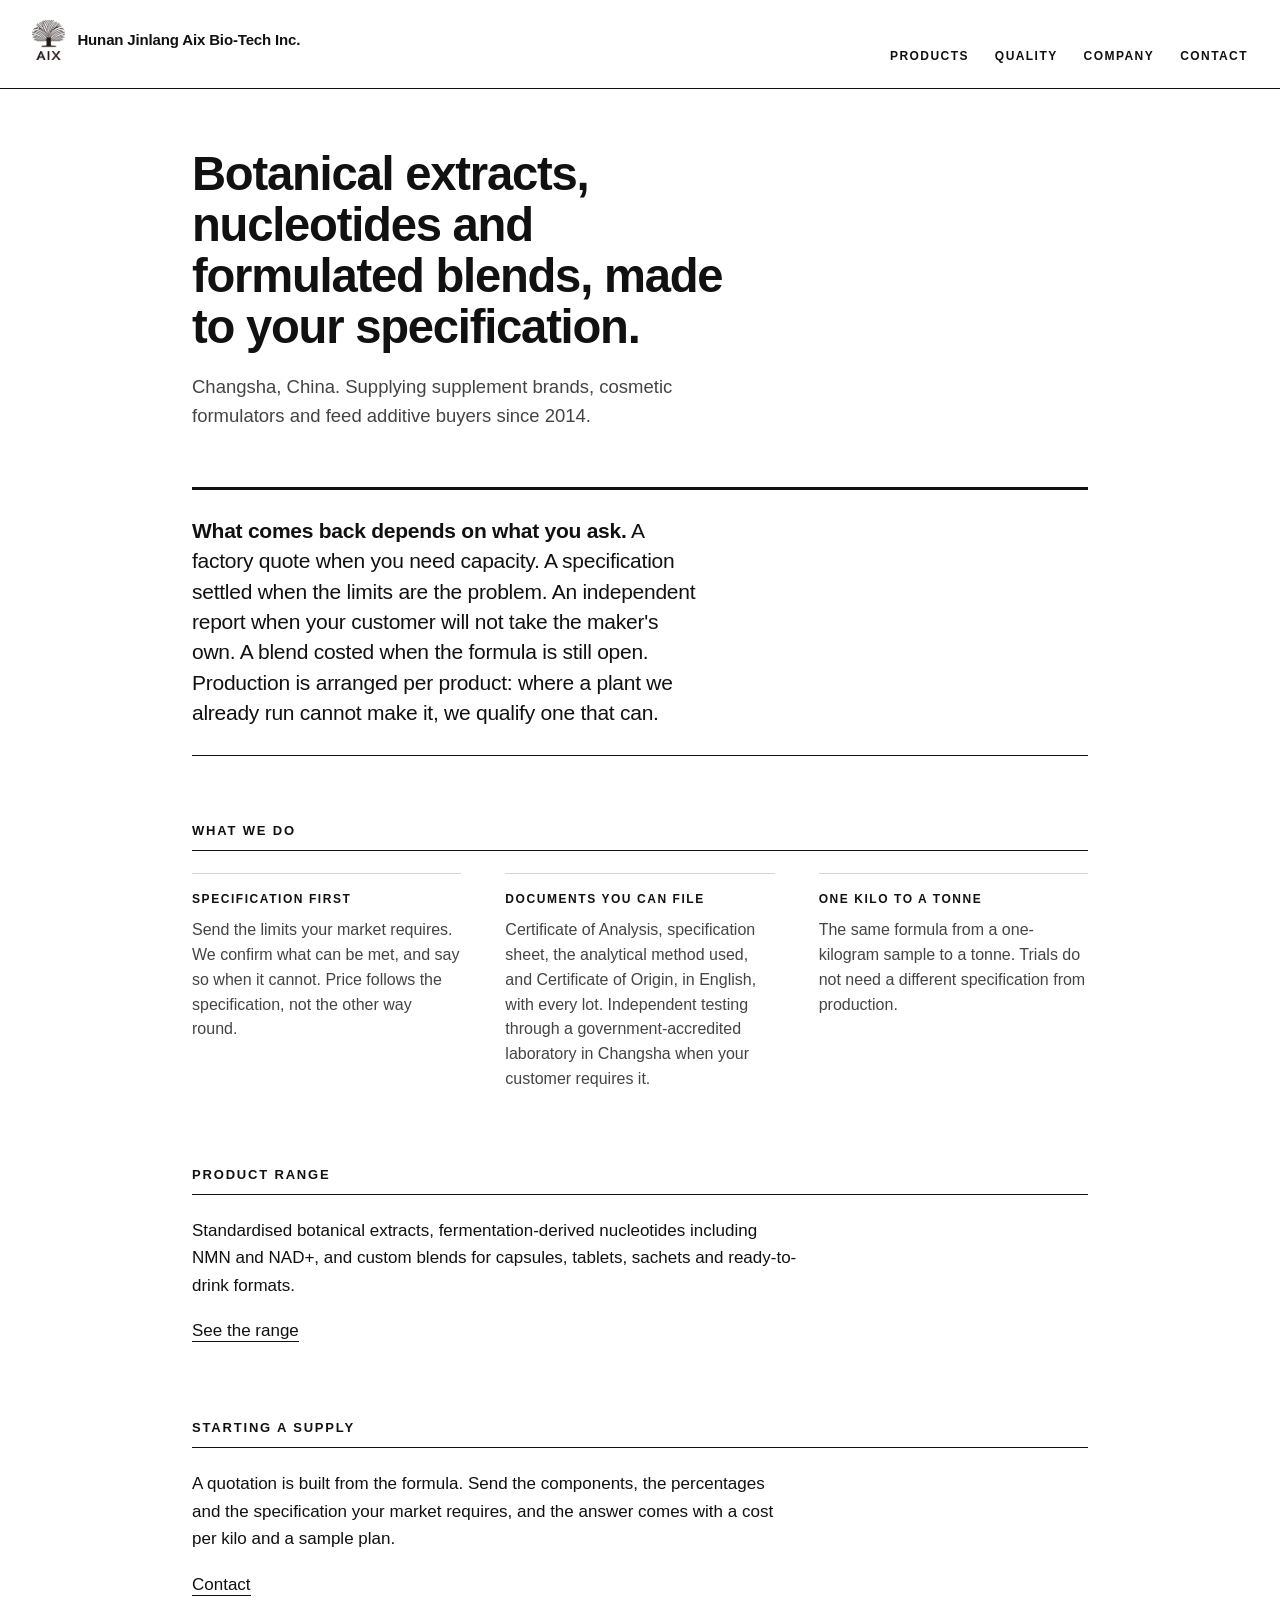
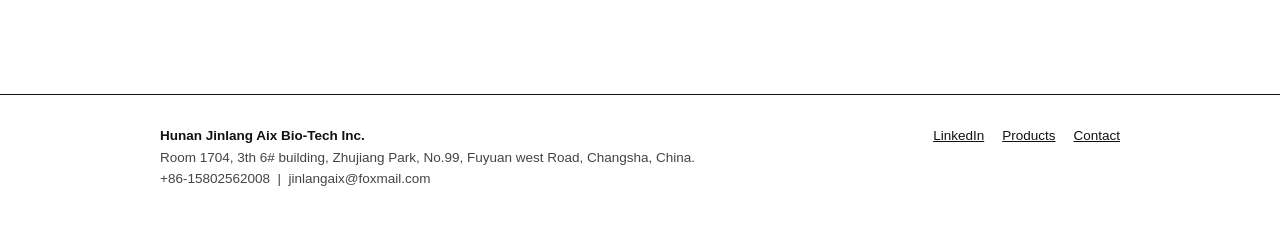
==== index.html @ 67ebeb75 "Jinlang Aix official site: five pages" ====
<!doctype html>
<html lang="en">
<head>
<meta charset="utf-8">
<meta name="viewport" content="width=device-width, initial-scale=1">
<title>Hunan Jinlang Aix Bio-Tech Inc. — Botanical extracts, nucleotides, formulated blends</title>
<meta name="description" content="Botanical extracts, nucleotide ingredients and formulated blends for supplement, cosmetic and feed additive manufacturers. Changsha, China. Supplying since 2014.">
<link rel="icon" href="assets/favicon.png" type="image/png">
<link rel="stylesheet" href="assets/style.css">
</head>
<body>

<header class="site-head">
  <a class="brand" href="index.html">
    <img class="brand-mark" src="assets/logo.png" alt="AIX logo">
    <span class="brand-name">Hunan Jinlang Aix Bio-Tech Inc.</span>
  </a>
  <nav class="site-nav">
    <a href="products.html">Products</a>
    <a href="quality.html">Quality</a>
    <a href="about.html">Company</a>
    <a href="contact.html">Contact</a>
  </nav>
</header>

<main>

  <h1>Botanical extracts, nucleotides and formulated blends, made to your specification.</h1>

  <p class="sub">Changsha, China. Supplying supplement brands, cosmetic formulators and feed additive buyers since 2014.</p>

  <div class="statement">
    <p><strong>What comes back depends on what you ask.</strong> A factory quote when you need capacity. A specification settled when the limits are the problem. An independent report when your customer will not take the maker's own. A blend costed when the formula is still open. Production is arranged per product: where a plant we already run cannot make it, we qualify one that can.</p>
  </div>

  <section>
    <h2>What we do</h2>
    <dl class="caps">
      <div>
        <dt>Specification first</dt>
        <dd>Send the limits your market requires. We confirm what can be met, and say so when it cannot. Price follows the specification, not the other way round.</dd>
      </div>
      <div>
        <dt>Documents you can file</dt>
        <dd>Certificate of Analysis, specification sheet, the analytical method used, and Certificate of Origin, in English, with every lot. Independent testing through a government-accredited laboratory in Changsha when your customer requires it.</dd>
      </div>
      <div>
        <dt>One kilo to a tonne</dt>
        <dd>The same formula from a one-kilogram sample to a tonne. Trials do not need a different specification from production.</dd>
      </div>
    </dl>
  </section>

  <section>
    <h2>Product range</h2>
    <p class="lede">Standardised botanical extracts, fermentation-derived nucleotides including NMN and NAD+, and custom blends for capsules, tablets, sachets and ready-to-drink formats.</p>
    <p><a class="link-rule" href="products.html">See the range</a></p>
  </section>

  <section>
    <h2>Starting a supply</h2>
    <p class="lede">A quotation is built from the formula. Send the components, the percentages and the specification your market requires, and the answer comes with a cost per kilo and a sample plan.</p>
    <p><a class="link-rule" href="contact.html">Contact</a></p>
  </section>

</main>

<footer class="site-foot">
  <div class="foot-inner">
    <div>
      <strong>Hunan Jinlang Aix Bio-Tech Inc.</strong><br>
      Room 1704, 3th 6# building, Zhujiang Park, No.99, Fuyuan west Road, Changsha, China.<br>
      +86-15802562008 &nbsp;|&nbsp; jinlangaix@foxmail.com
    </div>
    <div class="foot-links">
      <a href="https://www.linkedin.com/company/144080623/">LinkedIn</a>
      <a href="products.html">Products</a>
      <a href="contact.html">Contact</a>
    </div>
  </div>
</footer>

</body>
</html>
---- assets/style.css ----
/* Hunan Jinlang Aix Bio-Tech — site stylesheet
   Monochrome. No fill colours. Hierarchy by size, weight and rule width only.
   This mirrors the document rules the company already uses for COA and quotations. */

:root {
  --ink: #111111;
  --ink-soft: #444444;
  --rule: #111111;
  --rule-soft: #d4d4d4;
  --paper: #ffffff;
  --sans: -apple-system, BlinkMacSystemFont, "Segoe UI", Roboto, Helvetica, Arial, "Noto Sans", sans-serif;
  --mono: ui-monospace, SFMono-Regular, Menlo, Consolas, "Liberation Mono", monospace;
  --measure: 64ch;
}

*,
*::before,
*::after { box-sizing: border-box; }

html { -webkit-text-size-adjust: 100%; }

body {
  margin: 0;
  background: var(--paper);
  color: var(--ink);
  font-family: var(--sans);
  font-size: 17px;
  line-height: 1.62;
  -webkit-font-smoothing: antialiased;
}

/* ---------- header ---------- */

.site-head {
  display: flex;
  align-items: baseline;
  justify-content: space-between;
  gap: 24px;
  flex-wrap: wrap;
  padding: 20px 32px 18px;
  border-bottom: 1px solid var(--rule);
}

.brand {
  display: flex;
  align-items: center;
  gap: 12px;
  text-decoration: none;
  color: var(--ink);
}

.brand-mark {
  height: 40px;
  width: auto;
  display: block;
  align-self: center;
}

.brand-name {
  font-size: 15px;
  font-weight: 600;
  letter-spacing: -0.01em;
}

.site-nav {
  display: flex;
  gap: 26px;
}

.site-nav a {
  font-size: 12px;
  font-weight: 600;
  letter-spacing: 0.12em;
  text-transform: uppercase;
  text-decoration: none;
  color: var(--ink);
  padding-bottom: 3px;
  border-bottom: 1.5px solid transparent;
}

.site-nav a:hover,
.site-nav a[aria-current="page"] { border-bottom-color: var(--rule); }

/* ---------- layout ---------- */

main {
  max-width: 960px;
  margin: 0 auto;
  padding: 0 32px 96px;
}

section + section { margin-top: 72px; }

.sub + section,
.statement + section,
.table-note + section { margin-top: 64px; }

.lede {
  max-width: var(--measure);
}

h1 {
  font-size: clamp(2rem, 4.1vw, 2.95rem);
  line-height: 1.08;
  letter-spacing: -0.026em;
  font-weight: 600;
  margin: 60px 0 0;
  max-width: 22ch;
}

h2 {
  font-size: 13px;
  font-weight: 700;
  letter-spacing: 0.14em;
  text-transform: uppercase;
  margin: 0 0 22px;
  padding-bottom: 9px;
  border-bottom: 1.5px solid var(--rule);
}

h3 {
  font-size: 19px;
  font-weight: 600;
  letter-spacing: -0.01em;
  margin: 0 0 8px;
}

p { margin: 0 0 18px; max-width: var(--measure); }

p:last-child { margin-bottom: 0; }

.sub {
  font-size: 18.5px;
  line-height: 1.55;
  color: var(--ink-soft);
  max-width: 54ch;
  margin: 20px 0 0;
}

a { color: var(--ink); }

.link-rule {
  text-decoration: none;
  border-bottom: 1px solid var(--ink);
  padding-bottom: 1px;
}

.link-rule:hover { border-bottom-width: 2px; }

/* ---------- statement block ---------- */

.statement {
  border-top: 3px solid var(--rule);
  border-bottom: 1px solid var(--rule);
  padding: 26px 0;
  margin: 56px 0 0;
}

.statement p {
  font-size: 21px;
  line-height: 1.45;
  letter-spacing: -0.012em;
  max-width: 44ch;
  margin: 0;
}

.statement strong { font-weight: 650; }

/* ---------- definition list (capabilities) ---------- */

.caps {
  display: grid;
  grid-template-columns: repeat(auto-fit, minmax(240px, 1fr));
  gap: 34px 44px;
}

.caps div { border-top: 1px solid var(--rule-soft); padding-top: 16px; }

.caps dt {
  font-size: 12px;
  font-weight: 700;
  letter-spacing: 0.13em;
  text-transform: uppercase;
  margin-bottom: 9px;
}

.caps dd {
  margin: 0;
  font-size: 16px;
  line-height: 1.55;
  color: var(--ink-soft);
}

/* ---------- tables ---------- */

.table-wrap { overflow-x: auto; }

table {
  width: 100%;
  border-collapse: collapse;
  font-size: 15px;
  margin: 0 0 8px;
}

thead th {
  text-align: left;
  font-size: 11px;
  font-weight: 700;
  letter-spacing: 0.12em;
  text-transform: uppercase;
  padding: 0 14px 8px 0;
  border-bottom: 1.5px solid var(--rule);
  white-space: nowrap;
}

tbody td {
  padding: 9px 14px 9px 0;
  border-bottom: 1px solid var(--rule-soft);
  vertical-align: top;
}

tbody tr:last-child td { border-bottom: 1px solid var(--rule); }

th:last-child,
td:last-child { padding-right: 0; width: 1%; white-space: nowrap; }

th:nth-child(2),
td:nth-child(2) { min-width: 150px; }

td.num { font-variant-numeric: tabular-nums; white-space: nowrap; }

.table-note {
  font-size: 13.5px;
  color: var(--ink-soft);
  margin: 12px 0 0;
}

/* ---------- lists ---------- */

.bare {
  list-style: none;
  padding: 0;
  margin: 0;
}

.bare li {
  padding: 11px 0;
  border-bottom: 1px solid var(--rule-soft);
  max-width: var(--measure);
}

.bare li:last-child { border-bottom: none; }

.bare b { font-weight: 600; }

/* ---------- contact ---------- */

.contact-block {
  border-top: 3px solid var(--rule);
  padding-top: 26px;
  margin-top: 26px;
}

.contact-block dl {
  margin: 0;
  display: grid;
  grid-template-columns: 130px 1fr;
  gap: 12px 20px;
  max-width: 620px;
}

.contact-block dt {
  font-size: 12px;
  font-weight: 700;
  letter-spacing: 0.12em;
  text-transform: uppercase;
  padding-top: 3px;
}

.contact-block dd { margin: 0; }

.addr { font-style: normal; }

/* ---------- footer ---------- */

.site-foot {
  border-top: 1px solid var(--rule);
  padding: 30px 32px 44px;
  margin-top: 0;
}

.foot-inner {
  max-width: 960px;
  margin: 0 auto;
  display: flex;
  justify-content: space-between;
  gap: 28px;
  flex-wrap: wrap;
  font-size: 13.5px;
  line-height: 1.6;
  color: var(--ink-soft);
}

.foot-inner strong { color: var(--ink); font-weight: 600; }

.foot-links { display: flex; gap: 18px; }

.foot-links a { color: var(--ink); }

/* ---------- responsive ---------- */

@media (max-width: 700px) {
  .site-head { padding: 16px 20px 14px; }
  .site-nav { gap: 18px; }
  main { padding: 0 20px 68px; }
  h1 { margin-top: 44px; }
  section + section { margin-top: 56px; }

  h1,
  p,
  .sub,
  .lede,
  .statement p,
  .bare li,
  .table-note { max-width: 100%; }

  h1 { font-size: 1.95rem; letter-spacing: -0.02em; }
  .sub, .lede { font-size: 17px; }
  .statement p { font-size: 18.5px; }
  .caps { gap: 28px; }

  table { font-size: 13.5px; }
  thead th { font-size: 10px; letter-spacing: 0.09em; }
  th:nth-child(2),
  td:nth-child(2) { min-width: 0; }
  tbody td { padding: 8px 10px 8px 0; }

  .contact-block dl { grid-template-columns: 1fr; gap: 4px 0; }
  .contact-block dd { margin-bottom: 12px; }
  .site-foot { padding: 24px 20px 36px; }
}

@media print {
  .site-nav, .site-foot { display: none; }
  main { padding: 0; }
}
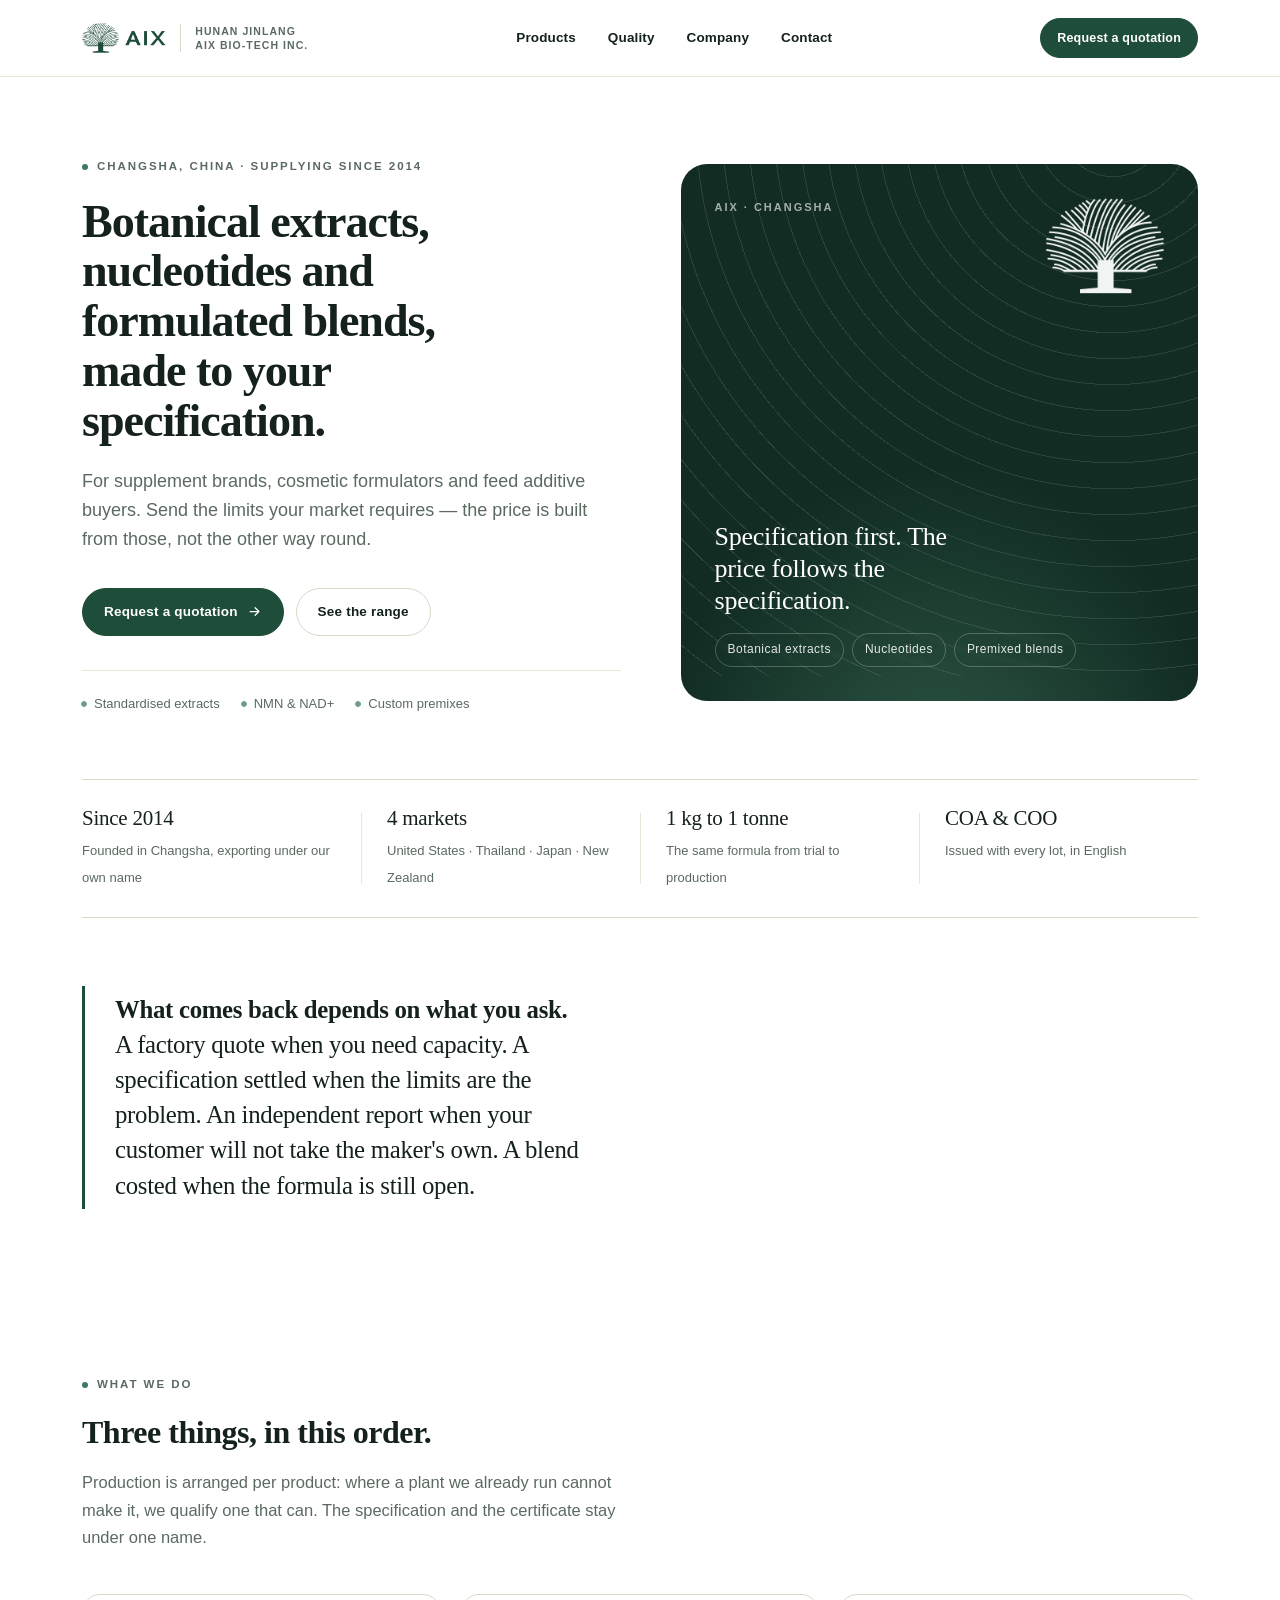
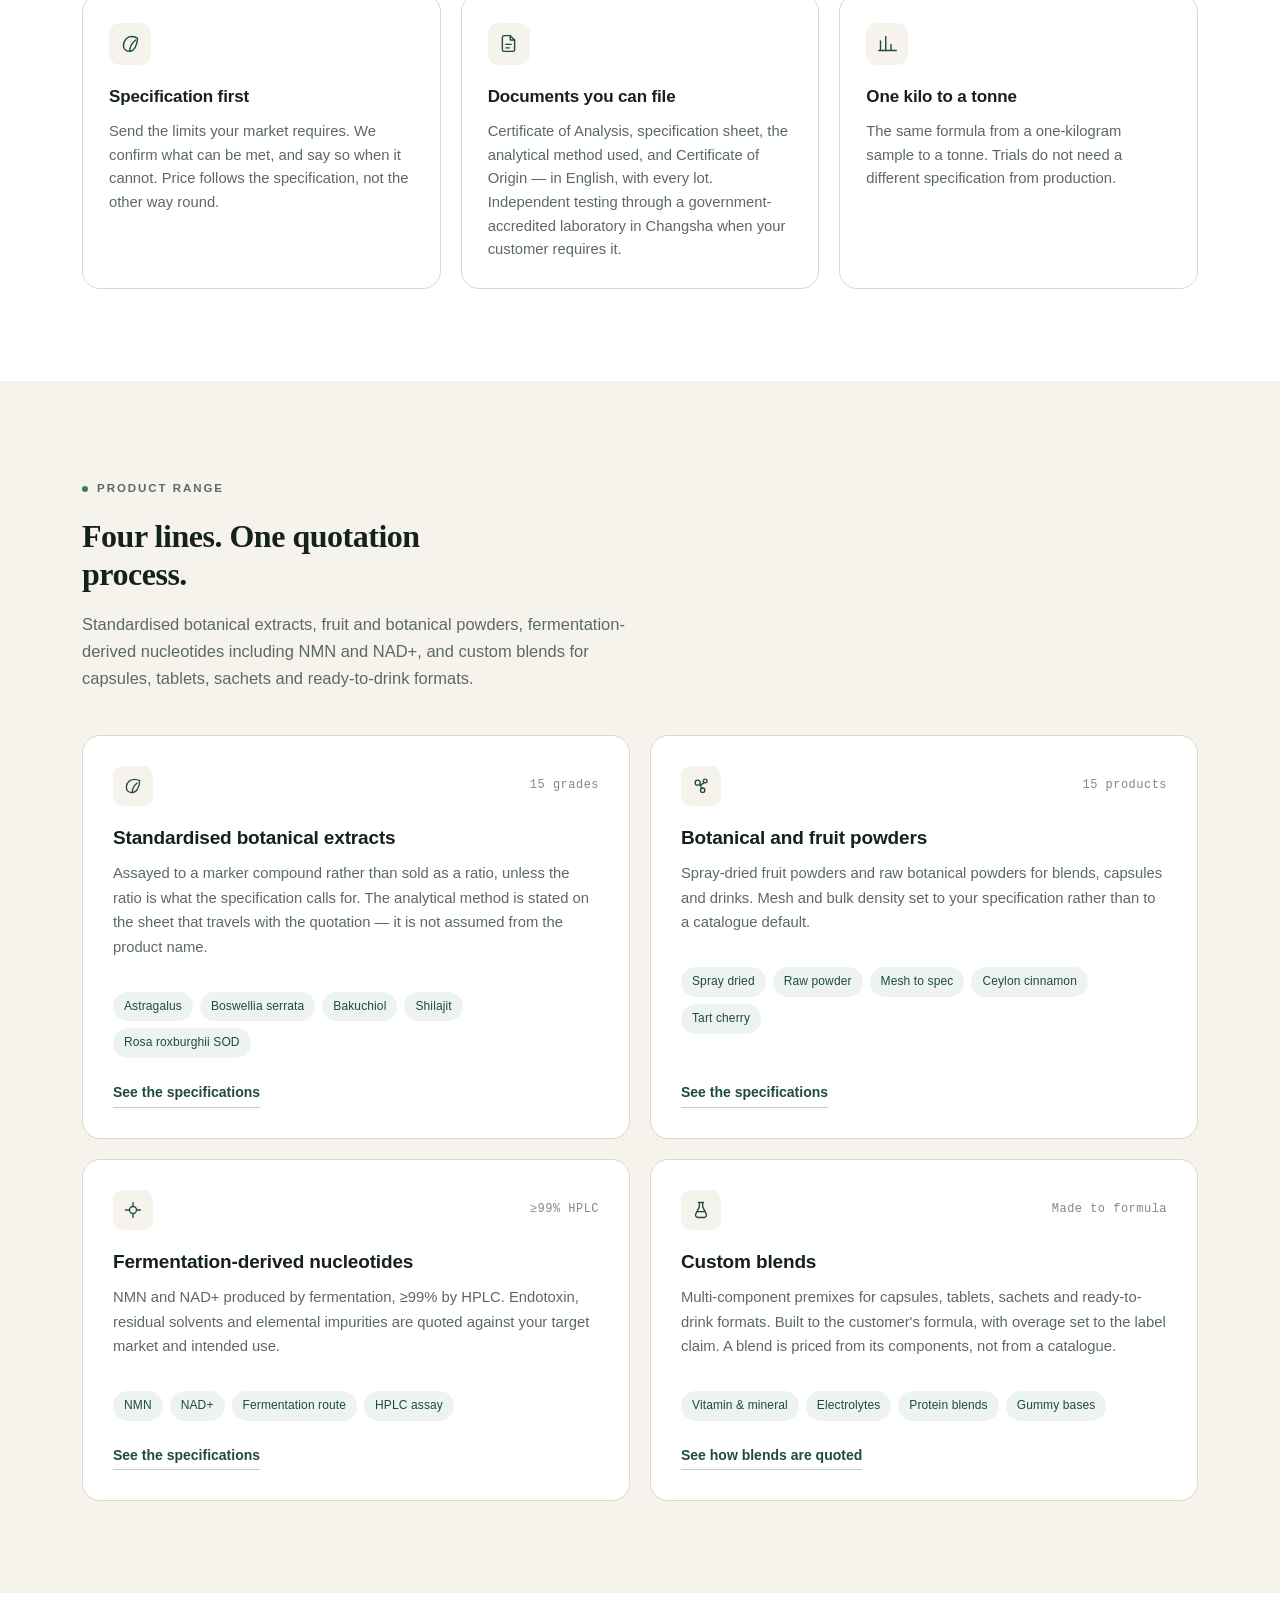
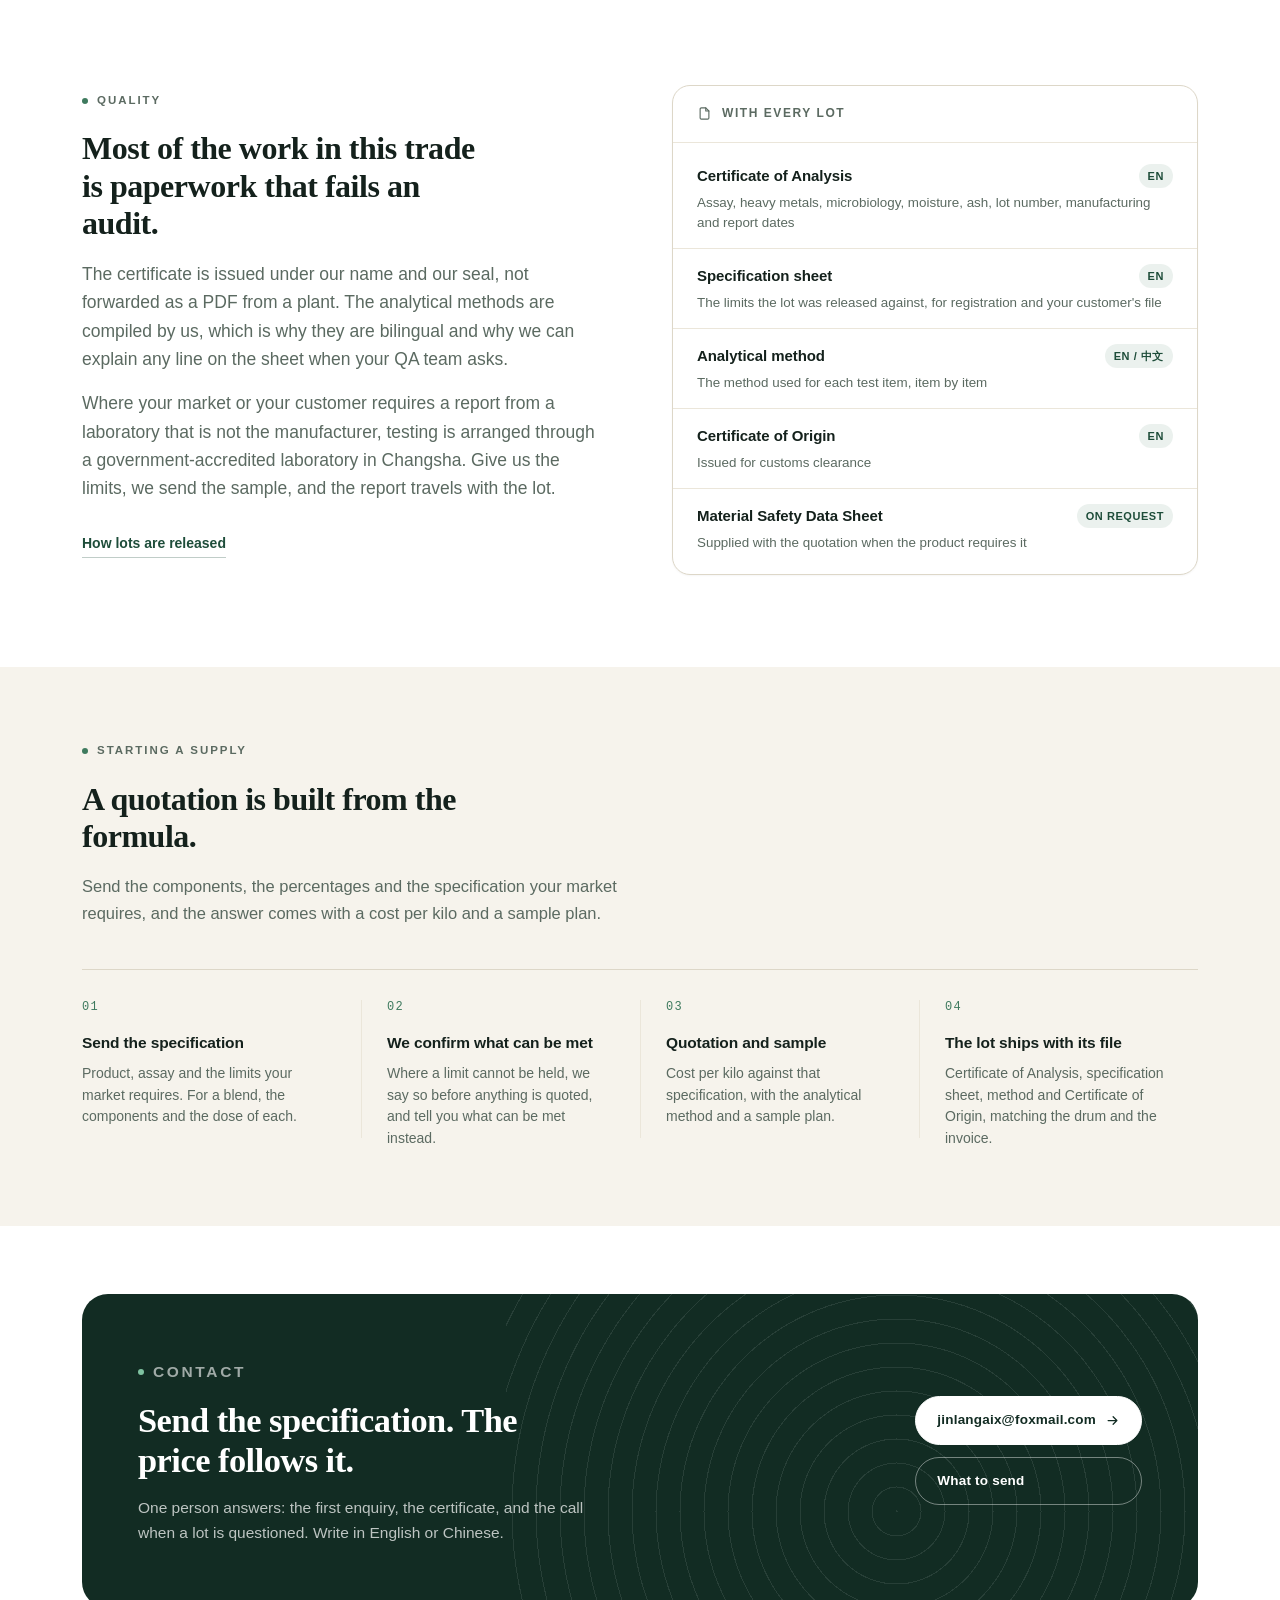
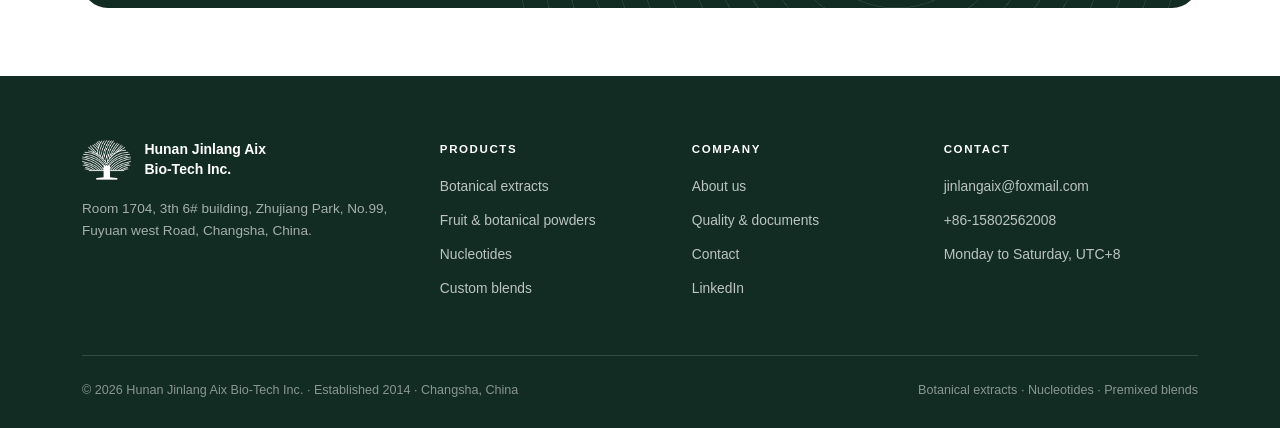
==== commit afe7fca3: "Redesign: brand identity, hero, product cards, document sections, new palette and type system" ====
--- a/index.html
+++ b/index.html
@@ -4,78 +4,413 @@
 <meta charset="utf-8">
 <meta name="viewport" content="width=device-width, initial-scale=1">
 <title>Hunan Jinlang Aix Bio-Tech Inc. — Botanical extracts, nucleotides, formulated blends</title>
-<meta name="description" content="Botanical extracts, nucleotide ingredients and formulated blends for supplement, cosmetic and feed additive manufacturers. Changsha, China. Supplying since 2014.">
+<meta name="description" content="Botanical extracts, nucleotide ingredients and formulated blends for supplement, cosmetic and feed additive manufacturers. Specification first, documents with every lot. Changsha, China. Supplying since 2014.">
 <link rel="icon" href="assets/favicon.png" type="image/png">
 <link rel="stylesheet" href="assets/style.css">
+<script type="application/ld+json">
+{
+  "@context": "https://schema.org",
+  "@type": "Organization",
+  "name": "Hunan Jinlang Aix Bio-Tech Inc.",
+  "url": "https://jinlangaix.com/",
+  "logo": "https://jinlangaix.com/assets/logo.png",
+  "foundingDate": "2014",
+  "description": "Supplier of standardised botanical extracts, fermentation-derived nucleotides and custom premix blends, working to the customer's specification.",
+  "address": {
+    "@type": "PostalAddress",
+    "streetAddress": "Room 1704, 3th 6# building, Zhujiang Park, No.99, Fuyuan west Road",
+    "addressLocality": "Changsha",
+    "addressCountry": "CN"
+  },
+  "telephone": "+86-15802562008",
+  "email": "jinlangaix@foxmail.com",
+  "sameAs": ["https://www.linkedin.com/company/144080623/"]
+}
+</script>
 </head>
 <body>
 
+<a class="skip" href="#main">Skip to content</a>
+
 <header class="site-head">
-  <a class="brand" href="index.html">
-    <img class="brand-mark" src="assets/logo.png" alt="AIX logo">
-    <span class="brand-name">Hunan Jinlang Aix Bio-Tech Inc.</span>
-  </a>
-  <nav class="site-nav">
-    <a href="products.html">Products</a>
-    <a href="quality.html">Quality</a>
-    <a href="about.html">Company</a>
-    <a href="contact.html">Contact</a>
-  </nav>
+  <div class="wrap head-inner">
+    <a class="brand" href="index.html" aria-label="Hunan Jinlang Aix Bio-Tech Inc. — home">
+      <img class="brand-lockup" src="assets/logo-lockup-green.png" alt="AIX">
+      <span class="brand-name">Hunan Jinlang<br>Aix Bio-Tech Inc.</span>
+    </a>
+
+    <input class="nav-toggle" type="checkbox" id="nav-toggle" aria-hidden="true">
+
+    <nav class="site-nav" aria-label="Main">
+      <a href="products.html">Products</a>
+      <a href="quality.html">Quality</a>
+      <a href="about.html">Company</a>
+      <a href="contact.html">Contact</a>
+    </nav>
+
+    <div class="head-cta">
+      <a class="btn btn-sm" href="contact.html">Request a quotation</a>
+      <label class="nav-burger" for="nav-toggle" aria-label="Open menu" role="button" tabindex="0">
+        <span></span><span></span><span></span>
+      </label>
+    </div>
+  </div>
 </header>
 
-<main>
-
-  <h1>Botanical extracts, nucleotides and formulated blends, made to your specification.</h1>
-
-  <p class="sub">Changsha, China. Supplying supplement brands, cosmetic formulators and feed additive buyers since 2014.</p>
-
-  <div class="statement">
-    <p><strong>What comes back depends on what you ask.</strong> A factory quote when you need capacity. A specification settled when the limits are the problem. An independent report when your customer will not take the maker's own. A blend costed when the formula is still open. Production is arranged per product: where a plant we already run cannot make it, we qualify one that can.</p>
-  </div>
-
-  <section>
-    <h2>What we do</h2>
-    <dl class="caps">
+<main id="main">
+
+  <!-- ================= hero ================= -->
+  <section class="hero">
+    <div class="wrap">
+      <div class="hero-grid">
+        <div class="hero-copy">
+          <p class="eyebrow">Changsha, China · Supplying since 2014</p>
+          <h1>Botanical extracts, nucleotides and formulated blends, made to your specification.</h1>
+          <p class="sub">For supplement brands, cosmetic formulators and feed additive buyers. Send the limits your market requires — the price is built from those, not the other way round.</p>
+
+          <div class="hero-actions">
+            <a class="btn" href="contact.html">
+              Request a quotation
+              <svg class="arrow" width="15" height="15" viewBox="0 0 24 24" fill="none" stroke="currentColor" stroke-width="2" stroke-linecap="round" stroke-linejoin="round" aria-hidden="true"><path d="M5 12h13M13 6l6 6-6 6"/></svg>
+            </a>
+            <a class="btn btn-ghost" href="products.html">See the range</a>
+          </div>
+
+          <div class="hero-meta">
+            <span>Standardised extracts</span>
+            <span>NMN &amp; NAD+</span>
+            <span>Custom premixes</span>
+          </div>
+        </div>
+
+        <aside class="hero-panel" aria-label="Company at a glance">
+          <div class="panel-top">
+            <span class="panel-label">AIX · Changsha</span>
+            <img class="panel-mark" src="assets/logo-mark-white.png" alt="">
+          </div>
+          <div class="panel-body">
+            <p class="panel-title">Specification first. The price follows the specification.</p>
+            <ul class="panel-list">
+              <li>Botanical extracts</li>
+              <li>Nucleotides</li>
+              <li>Premixed blends</li>
+            </ul>
+          </div>
+        </aside>
+      </div>
+
+      <!-- ================= fact strip ================= -->
+      <div class="facts">
+        <div class="fact">
+          <span class="k">Since 2014</span>
+          <span class="v">Founded in Changsha, exporting under our own name</span>
+        </div>
+        <div class="fact">
+          <span class="k">4 markets</span>
+          <span class="v">United States · Thailand · Japan · New Zealand</span>
+        </div>
+        <div class="fact">
+          <span class="k">1 kg to 1 tonne</span>
+          <span class="v">The same formula from trial to production</span>
+        </div>
+        <div class="fact">
+          <span class="k">COA &amp; COO</span>
+          <span class="v">Issued with every lot, in English</span>
+        </div>
+      </div>
+    </div>
+  </section>
+
+  <!-- ================= statement ================= -->
+  <section class="section-tight">
+    <div class="wrap">
+      <div class="statement">
+        <p><strong>What comes back depends on what you ask.</strong> A factory quote when you need capacity. A specification settled when the limits are the problem. An independent report when your customer will not take the maker's own. A blend costed when the formula is still open.</p>
+      </div>
+    </div>
+  </section>
+
+  <!-- ================= what we do ================= -->
+  <section class="section">
+    <div class="wrap">
+      <div class="section-head">
+        <p class="eyebrow">What we do</p>
+        <h2>Three things, in this order.</h2>
+        <p>Production is arranged per product: where a plant we already run cannot make it, we qualify one that can. The specification and the certificate stay under one name.</p>
+      </div>
+
+      <div class="card-grid">
+        <article class="card">
+          <div class="icon" aria-hidden="true">
+            <svg width="21" height="21" viewBox="0 0 24 24" fill="none" stroke="currentColor" stroke-width="1.6" stroke-linecap="round" stroke-linejoin="round"><path d="M11 21c-5 0-7-3-7-7 0-5 4-10 9-10 3 0 6 1 7 2 0 8-4 15-9 15Z"/><path d="M11 21c0-5 2-9 7-13"/></svg>
+          </div>
+          <h3>Specification first</h3>
+          <p>Send the limits your market requires. We confirm what can be met, and say so when it cannot. Price follows the specification, not the other way round.</p>
+        </article>
+
+        <article class="card">
+          <div class="icon" aria-hidden="true">
+            <svg width="21" height="21" viewBox="0 0 24 24" fill="none" stroke="currentColor" stroke-width="1.6" stroke-linecap="round" stroke-linejoin="round"><path d="M14 3H7a2 2 0 0 0-2 2v14a2 2 0 0 0 2 2h10a2 2 0 0 0 2-2V8Z"/><path d="M14 3v5h5"/><path d="M9 13h6M9 17h4"/></svg>
+          </div>
+          <h3>Documents you can file</h3>
+          <p>Certificate of Analysis, specification sheet, the analytical method used, and Certificate of Origin — in English, with every lot. Independent testing through a government-accredited laboratory in Changsha when your customer requires it.</p>
+        </article>
+
+        <article class="card">
+          <div class="icon" aria-hidden="true">
+            <svg width="21" height="21" viewBox="0 0 24 24" fill="none" stroke="currentColor" stroke-width="1.6" stroke-linecap="round" stroke-linejoin="round"><path d="M4 20V9M10 20V4M16 20v-7M22 20H2"/></svg>
+          </div>
+          <h3>One kilo to a tonne</h3>
+          <p>The same formula from a one-kilogram sample to a tonne. Trials do not need a different specification from production.</p>
+        </article>
+      </div>
+    </div>
+  </section>
+
+  <!-- ================= products ================= -->
+  <section class="section bg-sand">
+    <div class="wrap">
+      <div class="section-head">
+        <p class="eyebrow">Product range</p>
+        <h2>Four lines. One quotation process.</h2>
+        <p>Standardised botanical extracts, fruit and botanical powders, fermentation-derived nucleotides including NMN and NAD+, and custom blends for capsules, tablets, sachets and ready-to-drink formats.</p>
+      </div>
+
+      <div class="cat-grid">
+        <article class="cat">
+          <div class="cat-top">
+            <div class="icon" aria-hidden="true">
+              <svg width="20" height="20" viewBox="0 0 24 24" fill="none" stroke="currentColor" stroke-width="1.6" stroke-linecap="round" stroke-linejoin="round"><path d="M11 20c-4.5 0-7-2.8-7-6.8C4 8.6 8 4 13.5 4c3 0 5.4 1 6.5 1.8C20 13.6 16 20 11 20Z"/><path d="M11 20c0-4.5 1.8-8 6-11.5"/></svg>
+            </div>
+            <span class="count">15 grades</span>
+          </div>
+          <h3>Standardised botanical extracts</h3>
+          <p>Assayed to a marker compound rather than sold as a ratio, unless the ratio is what the specification calls for. The analytical method is stated on the sheet that travels with the quotation — it is not assumed from the product name.</p>
+          <div class="tag-row">
+            <span class="tag">Astragalus</span>
+            <span class="tag">Boswellia serrata</span>
+            <span class="tag">Bakuchiol</span>
+            <span class="tag">Shilajit</span>
+            <span class="tag">Rosa roxburghii SOD</span>
+          </div>
+          <div class="card-foot">
+            <a class="link-rule" href="products.html#extracts">See the specifications</a>
+          </div>
+        </article>
+
+        <article class="cat">
+          <div class="cat-top">
+            <div class="icon" aria-hidden="true">
+              <svg width="20" height="20" viewBox="0 0 24 24" fill="none" stroke="currentColor" stroke-width="1.6" stroke-linecap="round" stroke-linejoin="round"><circle cx="8" cy="8" r="3"/><circle cx="17" cy="6" r="2.2"/><circle cx="14" cy="17" r="2.6"/><path d="M10.6 10.2l2.2 4.2M15.4 8.2l-3.6 2.4"/></svg>
+            </div>
+            <span class="count">15 products</span>
+          </div>
+          <h3>Botanical and fruit powders</h3>
+          <p>Spray-dried fruit powders and raw botanical powders for blends, capsules and drinks. Mesh and bulk density set to your specification rather than to a catalogue default.</p>
+          <div class="tag-row">
+            <span class="tag">Spray dried</span>
+            <span class="tag">Raw powder</span>
+            <span class="tag">Mesh to spec</span>
+            <span class="tag">Ceylon cinnamon</span>
+            <span class="tag">Tart cherry</span>
+          </div>
+          <div class="card-foot">
+            <a class="link-rule" href="products.html#powders">See the specifications</a>
+          </div>
+        </article>
+
+        <article class="cat">
+          <div class="cat-top">
+            <div class="icon" aria-hidden="true">
+              <svg width="20" height="20" viewBox="0 0 24 24" fill="none" stroke="currentColor" stroke-width="1.6" stroke-linecap="round" stroke-linejoin="round"><path d="M12 3v4M12 17v4M3 12h4M17 12h4"/><circle cx="12" cy="12" r="4.2"/></svg>
+            </div>
+            <span class="count">≥99% HPLC</span>
+          </div>
+          <h3>Fermentation-derived nucleotides</h3>
+          <p>NMN and NAD+ produced by fermentation, ≥99% by HPLC. Endotoxin, residual solvents and elemental impurities are quoted against your target market and intended use.</p>
+          <div class="tag-row">
+            <span class="tag">NMN</span>
+            <span class="tag">NAD+</span>
+            <span class="tag">Fermentation route</span>
+            <span class="tag">HPLC assay</span>
+          </div>
+          <div class="card-foot">
+            <a class="link-rule" href="products.html#nucleotides">See the specifications</a>
+          </div>
+        </article>
+
+        <article class="cat">
+          <div class="cat-top">
+            <div class="icon" aria-hidden="true">
+              <svg width="20" height="20" viewBox="0 0 24 24" fill="none" stroke="currentColor" stroke-width="1.6" stroke-linecap="round" stroke-linejoin="round"><path d="M9 3h6M10 3v5.2L5.6 17A3 3 0 0 0 8.3 21h7.4a3 3 0 0 0 2.7-4L14 8.2V3"/><path d="M7.5 14h9"/></svg>
+            </div>
+            <span class="count">Made to formula</span>
+          </div>
+          <h3>Custom blends</h3>
+          <p>Multi-component premixes for capsules, tablets, sachets and ready-to-drink formats. Built to the customer's formula, with overage set to the label claim. A blend is priced from its components, not from a catalogue.</p>
+          <div class="tag-row">
+            <span class="tag">Vitamin &amp; mineral</span>
+            <span class="tag">Electrolytes</span>
+            <span class="tag">Protein blends</span>
+            <span class="tag">Gummy bases</span>
+          </div>
+          <div class="card-foot">
+            <a class="link-rule" href="products.html#blends">See how blends are quoted</a>
+          </div>
+        </article>
+      </div>
+    </div>
+  </section>
+
+  <!-- ================= documents ================= -->
+  <section class="section">
+    <div class="wrap">
+      <div class="split split-top">
+        <div>
+          <p class="eyebrow">Quality</p>
+          <h2>Most of the work in this trade is paperwork that fails an audit.</h2>
+          <p class="lede">The certificate is issued under our name and our seal, not forwarded as a PDF from a plant. The analytical methods are compiled by us, which is why they are bilingual and why we can explain any line on the sheet when your QA team asks.</p>
+          <p class="lede">Where your market or your customer requires a report from a laboratory that is not the manufacturer, testing is arranged through a government-accredited laboratory in Changsha. Give us the limits, we send the sample, and the report travels with the lot.</p>
+          <p style="margin-top:26px"><a class="link-rule" href="quality.html">How lots are released</a></p>
+        </div>
+
+        <div class="doc-card">
+          <div class="doc-card-head">
+            <svg width="15" height="15" viewBox="0 0 24 24" fill="none" stroke="currentColor" stroke-width="1.8" stroke-linecap="round" stroke-linejoin="round" aria-hidden="true"><path d="M14 3H7a2 2 0 0 0-2 2v14a2 2 0 0 0 2 2h10a2 2 0 0 0 2-2V8Z"/><path d="M14 3v5h5"/></svg>
+            With every lot
+          </div>
+          <ul class="doc-list">
+            <li>
+              <span class="name">Certificate of Analysis</span>
+              <span class="lang">EN</span>
+              <span class="desc">Assay, heavy metals, microbiology, moisture, ash, lot number, manufacturing and report dates</span>
+            </li>
+            <li>
+              <span class="name">Specification sheet</span>
+              <span class="lang">EN</span>
+              <span class="desc">The limits the lot was released against, for registration and your customer's file</span>
+            </li>
+            <li>
+              <span class="name">Analytical method</span>
+              <span class="lang">EN / 中文</span>
+              <span class="desc">The method used for each test item, item by item</span>
+            </li>
+            <li>
+              <span class="name">Certificate of Origin</span>
+              <span class="lang">EN</span>
+              <span class="desc">Issued for customs clearance</span>
+            </li>
+            <li>
+              <span class="name">Material Safety Data Sheet</span>
+              <span class="lang">On request</span>
+              <span class="desc">Supplied with the quotation when the product requires it</span>
+            </li>
+          </ul>
+        </div>
+      </div>
+    </div>
+  </section>
+
+  <!-- ================= process ================= -->
+  <section class="section-tight bg-sand">
+    <div class="wrap">
+      <div class="section-head">
+        <p class="eyebrow">Starting a supply</p>
+        <h2>A quotation is built from the formula.</h2>
+        <p>Send the components, the percentages and the specification your market requires, and the answer comes with a cost per kilo and a sample plan.</p>
+      </div>
+
+      <div class="steps">
+        <div class="step">
+          <span class="n">01</span>
+          <h3>Send the specification</h3>
+          <p>Product, assay and the limits your market requires. For a blend, the components and the dose of each.</p>
+        </div>
+        <div class="step">
+          <span class="n">02</span>
+          <h3>We confirm what can be met</h3>
+          <p>Where a limit cannot be held, we say so before anything is quoted, and tell you what can be met instead.</p>
+        </div>
+        <div class="step">
+          <span class="n">03</span>
+          <h3>Quotation and sample</h3>
+          <p>Cost per kilo against that specification, with the analytical method and a sample plan.</p>
+        </div>
+        <div class="step">
+          <span class="n">04</span>
+          <h3>The lot ships with its file</h3>
+          <p>Certificate of Analysis, specification sheet, method and Certificate of Origin, matching the drum and the invoice.</p>
+        </div>
+      </div>
+    </div>
+  </section>
+
+  <!-- ================= cta ================= -->
+  <section class="section-tight">
+    <div class="wrap">
+      <div class="cta">
+        <div>
+          <p class="eyebrow">Contact</p>
+          <h2>Send the specification. The price follows it.</h2>
+          <p>One person answers: the first enquiry, the certificate, and the call when a lot is questioned. Write in English or Chinese.</p>
+        </div>
+        <div class="cta-actions">
+          <a class="btn btn-light" href="mailto:jinlangaix@foxmail.com?subject=Specification%20enquiry">
+            jinlangaix@foxmail.com
+            <svg class="arrow" width="15" height="15" viewBox="0 0 24 24" fill="none" stroke="currentColor" stroke-width="2" stroke-linecap="round" stroke-linejoin="round" aria-hidden="true"><path d="M5 12h13M13 6l6 6-6 6"/></svg>
+          </a>
+          <a class="btn btn-outline-light" href="contact.html">What to send</a>
+        </div>
+      </div>
+    </div>
+  </section>
+
+</main>
+
+<footer class="site-foot">
+  <div class="wrap">
+    <div class="foot-grid">
       <div>
-        <dt>Specification first</dt>
-        <dd>Send the limits your market requires. We confirm what can be met, and say so when it cannot. Price follows the specification, not the other way round.</dd>
-      </div>
-      <div>
-        <dt>Documents you can file</dt>
-        <dd>Certificate of Analysis, specification sheet, the analytical method used, and Certificate of Origin, in English, with every lot. Independent testing through a government-accredited laboratory in Changsha when your customer requires it.</dd>
-      </div>
-      <div>
-        <dt>One kilo to a tonne</dt>
-        <dd>The same formula from a one-kilogram sample to a tonne. Trials do not need a different specification from production.</dd>
-      </div>
-    </dl>
-  </section>
-
-  <section>
-    <h2>Product range</h2>
-    <p class="lede">Standardised botanical extracts, fermentation-derived nucleotides including NMN and NAD+, and custom blends for capsules, tablets, sachets and ready-to-drink formats.</p>
-    <p><a class="link-rule" href="products.html">See the range</a></p>
-  </section>
-
-  <section>
-    <h2>Starting a supply</h2>
-    <p class="lede">A quotation is built from the formula. Send the components, the percentages and the specification your market requires, and the answer comes with a cost per kilo and a sample plan.</p>
-    <p><a class="link-rule" href="contact.html">Contact</a></p>
-  </section>
-
-</main>
-
-<footer class="site-foot">
-  <div class="foot-inner">
-    <div>
-      <strong>Hunan Jinlang Aix Bio-Tech Inc.</strong><br>
-      Room 1704, 3th 6# building, Zhujiang Park, No.99, Fuyuan west Road, Changsha, China.<br>
-      +86-15802562008 &nbsp;|&nbsp; jinlangaix@foxmail.com
-    </div>
-    <div class="foot-links">
-      <a href="https://www.linkedin.com/company/144080623/">LinkedIn</a>
-      <a href="products.html">Products</a>
-      <a href="contact.html">Contact</a>
+        <div class="foot-brand">
+          <img src="assets/logo-mark-white.png" alt="">
+          <span class="t">Hunan Jinlang Aix<br>Bio-Tech Inc.</span>
+        </div>
+        <p>Room 1704, 3th 6# building, Zhujiang Park, No.99, Fuyuan west Road, Changsha, China.</p>
+      </div>
+
+      <div class="foot-col">
+        <h4>Products</h4>
+        <ul>
+          <li><a href="products.html#extracts">Botanical extracts</a></li>
+          <li><a href="products.html#powders">Fruit &amp; botanical powders</a></li>
+          <li><a href="products.html#nucleotides">Nucleotides</a></li>
+          <li><a href="products.html#blends">Custom blends</a></li>
+        </ul>
+      </div>
+
+      <div class="foot-col">
+        <h4>Company</h4>
+        <ul>
+          <li><a href="about.html">About us</a></li>
+          <li><a href="quality.html">Quality &amp; documents</a></li>
+          <li><a href="contact.html">Contact</a></li>
+          <li><a href="https://www.linkedin.com/company/144080623/">LinkedIn</a></li>
+        </ul>
+      </div>
+
+      <div class="foot-col">
+        <h4>Contact</h4>
+        <ul>
+          <li><a href="mailto:jinlangaix@foxmail.com">jinlangaix@foxmail.com</a></li>
+          <li><a href="tel:+8615802562008">+86-15802562008</a></li>
+          <li>Monday to Saturday, UTC+8</li>
+        </ul>
+      </div>
+    </div>
+
+    <div class="foot-bottom">
+      <span>© 2026 Hunan Jinlang Aix Bio-Tech Inc. · Established 2014 · Changsha, China</span>
+      <span>Botanical extracts · Nucleotides · Premixed blends</span>
     </div>
   </div>
 </footer>
--- a/assets/style.css
+++ b/assets/style.css
@@ -1,205 +1,778 @@
-/* Hunan Jinlang Aix Bio-Tech — site stylesheet
-   Monochrome. No fill colours. Hierarchy by size, weight and rule width only.
-   This mirrors the document rules the company already uses for COA and quotations. */
+/* ==========================================================================
+   Hunan Jinlang Aix Bio-Tech Inc. — site stylesheet
+   Brand: forest green on warm sand. Botanical, lab-grade, restrained.
+   Type: serif headlines for authority, grotesque sans for reading.
+   ========================================================================== */
 
 :root {
-  --ink: #111111;
-  --ink-soft: #444444;
-  --rule: #111111;
-  --rule-soft: #d4d4d4;
+  --ink: #14211c;
+  --forest: #1e4d3a;
+  --forest-deep: #122c23;
+  --moss: #3e7a5e;
+  --sand: #f6f3ec;
+  --sand-2: #eae3d4;
   --paper: #ffffff;
-  --sans: -apple-system, BlinkMacSystemFont, "Segoe UI", Roboto, Helvetica, Arial, "Noto Sans", sans-serif;
+  --line: #ddd7c8;
+  --line-soft: #ebe6da;
+  --muted: #5b6a61;
+  --muted-2: #808b83;
+
+  --max: 1180px;
+  --radius: 18px;
+  --radius-sm: 12px;
+
+  --sans: -apple-system, BlinkMacSystemFont, "Segoe UI", Roboto, Helvetica, Arial,
+    "Noto Sans", "PingFang SC", "Microsoft YaHei", sans-serif;
+  --serif: ui-serif, Georgia, "Times New Roman", "Songti SC", serif;
   --mono: ui-monospace, SFMono-Regular, Menlo, Consolas, "Liberation Mono", monospace;
-  --measure: 64ch;
+
+  --shadow-sm: 0 1px 2px rgba(20, 33, 28, 0.04);
+  --shadow-md: 0 14px 34px -18px rgba(20, 33, 28, 0.35);
 }
 
 *,
 *::before,
 *::after { box-sizing: border-box; }
 
-html { -webkit-text-size-adjust: 100%; }
+html { -webkit-text-size-adjust: 100%; scroll-behavior: smooth; }
 
 body {
   margin: 0;
   background: var(--paper);
   color: var(--ink);
   font-family: var(--sans);
+  font-size: 16.5px;
+  line-height: 1.66;
+  -webkit-font-smoothing: antialiased;
+  text-rendering: optimizeLegibility;
+}
+
+img { max-width: 100%; height: auto; }
+
+a { color: var(--forest); text-decoration: none; }
+a:hover { color: var(--moss); }
+
+.wrap {
+  width: 100%;
+  max-width: var(--max);
+  margin: 0 auto;
+  padding: 0 32px;
+}
+
+.skip {
+  position: absolute;
+  left: -9999px;
+}
+.skip:focus {
+  left: 16px; top: 16px; z-index: 99;
+  background: var(--forest); color: #fff;
+  padding: 10px 16px; border-radius: 8px;
+}
+
+/* ============================ header ============================ */
+
+.site-head {
+  position: sticky;
+  top: 0;
+  z-index: 50;
+  background: rgba(255, 255, 255, 0.94);
+  backdrop-filter: saturate(180%) blur(10px);
+  border-bottom: 1px solid var(--line-soft);
+}
+
+.head-inner {
+  display: flex;
+  align-items: center;
+  justify-content: space-between;
+  gap: 28px;
+  height: 76px;
+}
+
+.brand {
+  display: flex;
+  align-items: center;
+  gap: 14px;
+  flex: none;
+}
+
+.brand-lockup { height: 30px; width: auto; display: block; }
+
+.brand-name {
+  font-size: 10.5px;
+  font-weight: 650;
+  letter-spacing: 0.1em;
+  text-transform: uppercase;
+  color: var(--muted);
+  white-space: nowrap;
+  padding-left: 14px;
+  border-left: 1px solid var(--line);
+  line-height: 1.35;
+}
+
+.site-nav { display: flex; align-items: center; gap: 6px; }
+
+.site-nav a {
+  font-size: 13.5px;
+  font-weight: 550;
+  letter-spacing: 0.01em;
+  color: var(--ink);
+  padding: 9px 13px;
+  border-radius: 8px;
+  white-space: nowrap;
+}
+
+.site-nav a:hover { background: var(--sand); color: var(--forest); }
+
+.site-nav a[aria-current="page"] {
+  color: var(--forest);
+  box-shadow: inset 0 -2px 0 var(--forest);
+  border-radius: 8px 8px 0 0;
+}
+
+.head-cta { display: flex; align-items: center; gap: 10px; flex: none; }
+
+/* mobile menu */
+.nav-toggle { display: none; }
+
+.nav-burger {
+  display: none;
+  width: 40px; height: 40px;
+  border: 1px solid var(--line);
+  border-radius: 10px;
+  background: #fff;
+  cursor: pointer;
+  align-items: center;
+  justify-content: center;
+  flex-direction: column;
+  gap: 4px;
+}
+.nav-burger span {
+  display: block; width: 17px; height: 1.6px; background: var(--ink);
+  transition: transform 0.2s ease, opacity 0.2s ease;
+}
+
+/* ============================ buttons ============================ */
+
+.btn {
+  display: inline-flex;
+  align-items: center;
+  gap: 9px;
+  font-size: 13.5px;
+  font-weight: 600;
+  letter-spacing: 0.015em;
+  padding: 12px 21px;
+  border-radius: 999px;
+  border: 1px solid var(--forest);
+  background: var(--forest);
+  color: #fff;
+  transition: background 0.18s ease, transform 0.18s ease, box-shadow 0.18s ease;
+}
+
+.btn:hover {
+  background: var(--forest-deep);
+  border-color: var(--forest-deep);
+  color: #fff;
+  transform: translateY(-1px);
+  box-shadow: var(--shadow-md);
+}
+
+.btn .arrow { transition: transform 0.18s ease; }
+.btn:hover .arrow { transform: translateX(3px); }
+
+.btn-ghost {
+  background: transparent;
+  color: var(--ink);
+  border-color: var(--line);
+}
+.btn-ghost:hover {
+  background: var(--sand);
+  border-color: var(--sand-2);
+  color: var(--forest);
+  box-shadow: none;
+}
+
+.btn-sm { padding: 9px 16px; font-size: 12.5px; }
+
+.btn-light {
+  background: #fff;
+  border-color: #fff;
+  color: var(--forest-deep);
+}
+.btn-light:hover { background: var(--sand); border-color: var(--sand); color: var(--forest-deep); }
+
+.btn-outline-light {
+  background: transparent;
+  border-color: rgba(255, 255, 255, 0.42);
+  color: #fff;
+}
+.btn-outline-light:hover {
+  background: rgba(255, 255, 255, 0.1);
+  border-color: rgba(255, 255, 255, 0.7);
+  color: #fff;
+}
+
+/* ============================ shared blocks ============================ */
+
+.eyebrow {
+  display: inline-flex;
+  align-items: center;
+  gap: 9px;
+  font-size: 11.5px;
+  font-weight: 700;
+  letter-spacing: 0.17em;
+  text-transform: uppercase;
+  color: var(--muted);
+  margin: 0 0 20px;
+}
+.eyebrow::before {
+  content: "";
+  width: 6px; height: 6px;
+  border-radius: 50%;
+  background: var(--moss);
+  flex: none;
+}
+
+h1 {
+  font-family: var(--serif);
+  font-size: clamp(2rem, 3.6vw, 3rem);
+  line-height: 1.08;
+  letter-spacing: -0.022em;
+  font-weight: 600;
+  margin: 0;
+  max-width: 20ch;
+}
+
+h2 {
+  font-family: var(--serif);
+  font-size: clamp(1.5rem, 2.5vw, 2rem);
+  line-height: 1.16;
+  letter-spacing: -0.015em;
+  font-weight: 600;
+  margin: 0 0 18px;
+  max-width: 26ch;
+}
+
+h3 {
   font-size: 17px;
+  font-weight: 650;
+  letter-spacing: -0.008em;
+  margin: 0 0 8px;
+}
+
+p { margin: 0 0 16px; }
+p:last-child { margin-bottom: 0; }
+
+.lede {
+  font-size: 17.5px;
   line-height: 1.62;
-  -webkit-font-smoothing: antialiased;
-}
-
-/* ---------- header ---------- */
-
-.site-head {
-  display: flex;
-  align-items: baseline;
+  color: var(--muted);
+  max-width: 62ch;
+}
+
+.sub {
+  font-size: 18px;
+  line-height: 1.6;
+  color: var(--muted);
+  max-width: 56ch;
+  margin: 22px 0 0;
+}
+
+.section { padding: 92px 0; }
+.section-tight { padding: 68px 0; }
+.bg-sand { background: var(--sand); }
+
+.section-head { max-width: 62ch; margin-bottom: 42px; }
+.section-head p { color: var(--muted); }
+
+.link-rule {
+  display: inline-flex;
+  align-items: center;
+  gap: 7px;
+  font-size: 14px;
+  font-weight: 600;
+  color: var(--forest);
+  border-bottom: 1.5px solid rgba(30, 77, 58, 0.28);
+  padding-bottom: 2px;
+}
+.link-rule:hover { border-bottom-color: var(--forest); color: var(--forest-deep); }
+
+/* ============================ hero ============================ */
+
+.hero { padding: 74px 0 0; }
+
+.hero-grid {
+  display: grid;
+  grid-template-columns: 1.02fr 0.98fr;
+  gap: 60px;
+  align-items: center;
+}
+
+.hero-copy h1 { margin-bottom: 0; }
+
+.hero-actions {
+  display: flex;
+  flex-wrap: wrap;
+  gap: 12px;
+  margin-top: 34px;
+}
+
+.hero-meta {
+  display: flex;
+  flex-wrap: wrap;
+  gap: 10px 22px;
+  margin-top: 34px;
+  padding-top: 22px;
+  border-top: 1px solid var(--line-soft);
+  font-size: 13px;
+  color: var(--muted);
+}
+.hero-meta span { display: inline-flex; align-items: center; gap: 8px; }
+.hero-meta span::before {
+  content: "";
+  width: 4px; height: 4px; border-radius: 50%;
+  background: var(--sand-2);
+  outline: 1px solid var(--moss);
+  outline-offset: 0;
+  background: var(--moss);
+  opacity: 0.8;
+}
+
+.hero-panel {
+  position: relative;
+  border-radius: 26px;
+  overflow: hidden;
+  background: var(--forest-deep);
+  aspect-ratio: 4 / 4.15;
+  display: flex;
+  flex-direction: column;
   justify-content: space-between;
-  gap: 24px;
+  padding: 34px;
+  isolation: isolate;
+}
+
+.hero-panel::before {
+  content: "";
+  position: absolute;
+  inset: -30% -20% auto auto;
+  width: 130%;
+  aspect-ratio: 1;
+  background: repeating-radial-gradient(
+    circle at 72% 18%,
+    rgba(255, 255, 255, 0.11) 0 1px,
+    rgba(255, 255, 255, 0) 1px 26px
+  );
+  z-index: -1;
+}
+
+.hero-panel::after {
+  content: "";
+  position: absolute;
+  inset: auto -12% -18% -12%;
+  height: 70%;
+  background: radial-gradient(ellipse at 50% 100%, rgba(94, 168, 133, 0.35), transparent 62%);
+  z-index: -1;
+}
+
+.hero-panel .panel-top {
+  display: flex;
+  justify-content: space-between;
+  align-items: flex-start;
+  gap: 18px;
+}
+
+.hero-panel .panel-label {
+  font-size: 11px;
+  font-weight: 700;
+  letter-spacing: 0.18em;
+  text-transform: uppercase;
+  color: rgba(255, 255, 255, 0.62);
+}
+
+.hero-panel .panel-mark {
+  width: 118px;
+  opacity: 0.95;
+}
+
+.hero-panel .panel-body { position: relative; }
+
+.hero-panel .panel-title {
+  font-family: var(--serif);
+  font-size: 26px;
+  line-height: 1.24;
+  color: #fff;
+  margin: 0 0 16px;
+  letter-spacing: -0.01em;
+  max-width: 20ch;
+}
+
+.hero-panel .panel-list {
+  list-style: none;
+  padding: 0;
+  margin: 0;
+  display: flex;
   flex-wrap: wrap;
-  padding: 20px 32px 18px;
-  border-bottom: 1px solid var(--rule);
-}
-
-.brand {
-  display: flex;
-  align-items: center;
-  gap: 12px;
-  text-decoration: none;
-  color: var(--ink);
-}
-
-.brand-mark {
-  height: 40px;
-  width: auto;
+  gap: 8px;
+}
+
+.hero-panel.panel-short { aspect-ratio: 4 / 3.1; }
+
+.hero-panel .panel-list li {  font-size: 12px;
+  letter-spacing: 0.04em;
+  color: rgba(255, 255, 255, 0.88);
+  border: 1px solid rgba(255, 255, 255, 0.24);
+  border-radius: 999px;
+  padding: 6px 12px;
+  backdrop-filter: blur(2px);
+}
+
+/* ============================ fact strip ============================ */
+
+.facts {
+  margin-top: 64px;
+  border-top: 1px solid var(--line);
+  border-bottom: 1px solid var(--line);
+  display: grid;
+  grid-template-columns: repeat(4, 1fr);
+}
+
+.fact {
+  padding: 26px 26px 26px 0;
+  position: relative;
+}
+.fact + .fact { padding-left: 26px; }
+.fact + .fact::before {
+  content: "";
+  position: absolute;
+  left: 0; top: 24%; height: 52%;
+  width: 1px;
+  background: var(--line-soft);
+}
+
+.fact .k {
+  font-family: var(--serif);
+  font-size: 21px;
+  line-height: 1.2;
+  letter-spacing: -0.012em;
   display: block;
-  align-self: center;
-}
-
-.brand-name {
-  font-size: 15px;
-  font-weight: 600;
-  letter-spacing: -0.01em;
-}
-
-.site-nav {
-  display: flex;
-  gap: 26px;
-}
-
-.site-nav a {
+  margin-bottom: 5px;
+}
+
+.fact .v {
+  font-size: 13px;
+  color: var(--muted);
+  line-height: 1.45;
+}
+
+/* ============================ cards ============================ */
+
+.card-grid {
+  display: grid;
+  grid-template-columns: repeat(3, 1fr);
+  gap: 20px;
+}
+
+.card {
+  background: var(--paper);
+  border: 1px solid var(--line);
+  border-radius: var(--radius);
+  padding: 28px 26px 26px;
+  display: flex;
+  flex-direction: column;
+  transition: border-color 0.2s ease, transform 0.2s ease, box-shadow 0.2s ease;
+}
+
+.card:hover {
+  border-color: rgba(30, 77, 58, 0.4);
+  transform: translateY(-3px);
+  box-shadow: var(--shadow-md);
+}
+
+.card .icon {
+  width: 42px; height: 42px;
+  border-radius: 11px;
+  background: var(--sand);
+  display: flex;
+  align-items: center;
+  justify-content: center;
+  margin-bottom: 18px;
+  color: var(--forest);
+}
+
+.card h3 { margin-bottom: 9px; }
+.card p { font-size: 14.8px; color: var(--muted); line-height: 1.6; }
+.card .card-list {
+  list-style: none; padding: 0; margin: 14px 0 0;
+  font-size: 14px; color: var(--muted);
+}
+.card .card-list li {
+  padding: 6px 0 6px 16px;
+  position: relative;
+}
+.card .card-list li::before {
+  content: "";
+  position: absolute;
+  left: 0; top: 15px;
+  width: 5px; height: 5px;
+  border-radius: 50%;
+  background: var(--sand-2);
+  box-shadow: inset 0 0 0 1px var(--moss);
+  background: rgba(62, 122, 94, 0.55);
+}
+
+.card-foot { margin-top: auto; padding-top: 20px; }
+
+/* product category cards */
+.cat-grid {
+  display: grid;
+  grid-template-columns: repeat(2, 1fr);
+  gap: 20px;
+}
+
+.cat {
+  border: 1px solid var(--line);
+  border-radius: var(--radius);
+  padding: 30px;
+  background: var(--paper);
+  display: flex;
+  flex-direction: column;
+  transition: border-color 0.2s ease, box-shadow 0.2s ease, transform 0.2s ease;
+}
+.cat:hover {
+  border-color: rgba(30, 77, 58, 0.4);
+  transform: translateY(-3px);
+  box-shadow: var(--shadow-md);
+}
+
+.cat-top {
+  display: flex;
+  align-items: center;
+  justify-content: space-between;
+  gap: 16px;
+  margin-bottom: 16px;
+}
+.cat-top .icon {
+  width: 40px; height: 40px; border-radius: 10px;
+  background: var(--sand); color: var(--forest);
+  display: flex; align-items: center; justify-content: center;
+}
+.cat .count {
+  font-family: var(--mono);
   font-size: 12px;
-  font-weight: 600;
-  letter-spacing: 0.12em;
-  text-transform: uppercase;
-  text-decoration: none;
-  color: var(--ink);
-  padding-bottom: 3px;
-  border-bottom: 1.5px solid transparent;
-}
-
-.site-nav a:hover,
-.site-nav a[aria-current="page"] { border-bottom-color: var(--rule); }
-
-/* ---------- layout ---------- */
-
-main {
-  max-width: 960px;
-  margin: 0 auto;
-  padding: 0 32px 96px;
-}
-
-section + section { margin-top: 72px; }
-
-.sub + section,
-.statement + section,
-.table-note + section { margin-top: 64px; }
-
-.lede {
-  max-width: var(--measure);
-}
-
-h1 {
-  font-size: clamp(2rem, 4.1vw, 2.95rem);
-  line-height: 1.08;
-  letter-spacing: -0.026em;
-  font-weight: 600;
-  margin: 60px 0 0;
-  max-width: 22ch;
-}
-
-h2 {
-  font-size: 13px;
-  font-weight: 700;
-  letter-spacing: 0.14em;
-  text-transform: uppercase;
-  margin: 0 0 22px;
-  padding-bottom: 9px;
-  border-bottom: 1.5px solid var(--rule);
-}
-
-h3 {
-  font-size: 19px;
-  font-weight: 600;
-  letter-spacing: -0.01em;
-  margin: 0 0 8px;
-}
-
-p { margin: 0 0 18px; max-width: var(--measure); }
-
-p:last-child { margin-bottom: 0; }
-
-.sub {
-  font-size: 18.5px;
-  line-height: 1.55;
-  color: var(--ink-soft);
-  max-width: 54ch;
-  margin: 20px 0 0;
-}
-
-a { color: var(--ink); }
-
-.link-rule {
-  text-decoration: none;
-  border-bottom: 1px solid var(--ink);
-  padding-bottom: 1px;
-}
-
-.link-rule:hover { border-bottom-width: 2px; }
-
-/* ---------- statement block ---------- */
-
-.statement {
-  border-top: 3px solid var(--rule);
-  border-bottom: 1px solid var(--rule);
-  padding: 26px 0;
-  margin: 56px 0 0;
-}
-
-.statement p {
-  font-size: 21px;
-  line-height: 1.45;
-  letter-spacing: -0.012em;
-  max-width: 44ch;
-  margin: 0;
-}
-
-.statement strong { font-weight: 650; }
-
-/* ---------- definition list (capabilities) ---------- */
-
-.caps {
+  color: var(--muted-2);
+  letter-spacing: 0.04em;
+}
+
+.cat h3 { font-size: 19px; }
+.cat p { font-size: 14.8px; color: var(--muted); }
+
+.tag-row { display: flex; flex-wrap: wrap; gap: 7px; margin-top: 16px; }
+.tag {
+  font-size: 12px;
+  color: var(--forest);
+  background: rgba(62, 122, 94, 0.09);
+  border-radius: 999px;
+  padding: 5px 11px;
+  letter-spacing: 0.01em;
+  white-space: nowrap;
+}
+
+/* ============================ split ============================ */
+
+.split {
   display: grid;
-  grid-template-columns: repeat(auto-fit, minmax(240px, 1fr));
-  gap: 34px 44px;
-}
-
-.caps div { border-top: 1px solid var(--rule-soft); padding-top: 16px; }
-
-.caps dt {
+  grid-template-columns: 1fr 1fr;
+  gap: 64px;
+  align-items: center;
+}
+
+.split-top { align-items: start; }
+
+.doc-card {
+  border: 1px solid var(--line);
+  border-radius: var(--radius);
+  background: var(--paper);
+  overflow: hidden;
+  box-shadow: var(--shadow-sm);
+}
+
+.doc-card-head {
+  padding: 18px 24px;
+  border-bottom: 1px solid var(--line-soft);
+  display: flex;
+  align-items: center;
+  gap: 10px;
   font-size: 12px;
   font-weight: 700;
   letter-spacing: 0.13em;
   text-transform: uppercase;
-  margin-bottom: 9px;
-}
-
-.caps dd {
+  color: var(--muted);
+}
+
+.doc-list { list-style: none; margin: 0; padding: 6px 0; }
+
+.doc-list li {
+  display: grid;
+  grid-template-columns: 1fr auto;
+  gap: 4px 16px;
+  padding: 15px 24px;
+  border-bottom: 1px solid var(--line-soft);
+}
+.doc-list li:last-child { border-bottom: none; }
+
+.doc-list .name {
+  font-size: 15px;
+  font-weight: 600;
+  letter-spacing: -0.005em;
+}
+.doc-list .desc {
+  grid-column: 1 / -1;
+  font-size: 13.4px;
+  color: var(--muted);
+  line-height: 1.5;
+}
+.doc-list .lang {
+  font-size: 11px;
+  font-weight: 600;
+  letter-spacing: 0.05em;
+  text-transform: uppercase;
+  color: var(--forest);
+  background: rgba(62, 122, 94, 0.1);
+  border-radius: 999px;
+  padding: 3px 9px;
+  align-self: start;
+  white-space: nowrap;
+}
+
+/* ============================ statement ============================ */
+
+.statement {
+  border-left: 3px solid var(--forest);
+  padding: 6px 0 6px 30px;
   margin: 0;
-  font-size: 16px;
-  line-height: 1.55;
-  color: var(--ink-soft);
-}
-
-/* ---------- tables ---------- */
-
-.table-wrap { overflow-x: auto; }
+}
+.statement p {
+  font-family: var(--serif);
+  font-size: clamp(1.22rem, 2.1vw, 1.55rem);
+  line-height: 1.42;
+  letter-spacing: -0.012em;
+  color: var(--ink);
+  max-width: 38ch;
+  margin: 0;
+}
+.statement strong { font-weight: 600; }
+
+/* ============================ steps ============================ */
+
+.steps {
+  display: grid;
+  grid-template-columns: repeat(4, 1fr);
+  gap: 0;
+  border-top: 1px solid var(--line);
+}
+
+.step {
+  padding: 28px 26px 8px 0;
+  position: relative;
+}
+.step + .step { padding-left: 26px; }
+.step + .step::before {
+  content: "";
+  position: absolute;
+  left: 0; top: 30px; bottom: 20px;
+  width: 1px;
+  background: var(--line-soft);
+}
+
+.step .n {
+  font-family: var(--mono);
+  font-size: 12px;
+  color: var(--moss);
+  letter-spacing: 0.1em;
+  margin-bottom: 12px;
+  display: block;
+}
+.step h3 { font-size: 15.5px; margin-bottom: 7px; }
+.step p { font-size: 14px; color: var(--muted); line-height: 1.55; }
+
+/* ============================ CTA band ============================ */
+
+.cta {
+  position: relative;
+  background: var(--forest-deep);
+  border-radius: 26px;
+  padding: 62px 56px;
+  overflow: hidden;
+  isolation: isolate;
+  display: grid;
+  grid-template-columns: 1.25fr auto;
+  gap: 40px;
+  align-items: center;
+}
+
+.cta::before {
+  content: "";
+  position: absolute;
+  right: -8%; top: -55%;
+  width: 70%;
+  aspect-ratio: 1;
+  background: repeating-radial-gradient(
+    circle at 50% 50%,
+    rgba(255, 255, 255, 0.09) 0 1px,
+    rgba(255, 255, 255, 0) 1px 24px
+  );
+  z-index: -1;
+}
+
+.cta .eyebrow { color: rgba(255, 255, 255, 0.6); margin-bottom: 16px; }
+.cta .eyebrow::before { background: #7fc3a1; }
+
+.cta h2 {
+  color: #fff;
+  font-size: clamp(1.5rem, 2.7vw, 2.15rem);
+  max-width: 24ch;
+  margin-bottom: 14px;
+}
+
+.cta p { color: rgba(255, 255, 255, 0.72); max-width: 52ch; font-size: 15.5px; }
+.cta-actions { display: flex; flex-direction: column; gap: 12px; flex: none; }
+
+/* ============================ page header ============================ */
+
+.page-head {
+  padding: 64px 0 56px;
+  border-bottom: 1px solid var(--line);
+  background: linear-gradient(180deg, var(--sand) 0%, rgba(246, 243, 236, 0) 100%);
+}
+
+.page-head h1 { max-width: 20ch; }
+.page-head .sub { margin-top: 20px; }
+
+.crumbs {
+  font-size: 12px;
+  letter-spacing: 0.06em;
+  text-transform: uppercase;
+  color: var(--muted-2);
+  margin: 0 0 22px;
+}
+.crumbs a { color: var(--muted-2); }
+.crumbs a:hover { color: var(--forest); }
+
+/* ============================ tables ============================ */
+
+.table-wrap {
+  border: 1px solid var(--line);
+  border-radius: var(--radius);
+  overflow: hidden;
+  background: var(--paper);
+}
+
+.table-scroll { overflow-x: auto; }
 
 table {
   width: 100%;
   border-collapse: collapse;
-  font-size: 15px;
-  margin: 0 0 8px;
+  font-size: 14.5px;
+  margin: 0;
 }
 
 thead th {
@@ -208,139 +781,282 @@
   font-weight: 700;
   letter-spacing: 0.12em;
   text-transform: uppercase;
-  padding: 0 14px 8px 0;
-  border-bottom: 1.5px solid var(--rule);
+  color: var(--muted);
+  padding: 15px 22px;
+  background: var(--sand);
+  border-bottom: 1px solid var(--line);
   white-space: nowrap;
 }
 
 tbody td {
-  padding: 9px 14px 9px 0;
-  border-bottom: 1px solid var(--rule-soft);
+  padding: 14px 22px;
+  border-bottom: 1px solid var(--line-soft);
   vertical-align: top;
 }
 
-tbody tr:last-child td { border-bottom: 1px solid var(--rule); }
-
-th:last-child,
-td:last-child { padding-right: 0; width: 1%; white-space: nowrap; }
-
-th:nth-child(2),
-td:nth-child(2) { min-width: 150px; }
+tbody tr:last-child td { border-bottom: none; }
+tbody tr:hover td { background: rgba(246, 243, 236, 0.6); }
+
+tbody td:first-child { font-weight: 550; }
 
 td.num { font-variant-numeric: tabular-nums; white-space: nowrap; }
 
 .table-note {
-  font-size: 13.5px;
-  color: var(--ink-soft);
-  margin: 12px 0 0;
-}
-
-/* ---------- lists ---------- */
-
-.bare {
-  list-style: none;
-  padding: 0;
-  margin: 0;
-}
+  font-size: 13.4px;
+  color: var(--muted);
+  margin: 16px 0 0;
+  max-width: 72ch;
+}
+
+/* ============================ lists ============================ */
+
+.bare { list-style: none; padding: 0; margin: 0; }
 
 .bare li {
-  padding: 11px 0;
-  border-bottom: 1px solid var(--rule-soft);
-  max-width: var(--measure);
-}
-
+  padding: 16px 0;
+  border-bottom: 1px solid var(--line-soft);
+  color: var(--muted);
+  font-size: 15px;
+  line-height: 1.58;
+  max-width: 72ch;
+}
 .bare li:last-child { border-bottom: none; }
-
-.bare b { font-weight: 600; }
-
-/* ---------- contact ---------- */
-
-.contact-block {
-  border-top: 3px solid var(--rule);
-  padding-top: 26px;
-  margin-top: 26px;
-}
-
-.contact-block dl {
-  margin: 0;
+.bare b { color: var(--ink); font-weight: 600; }
+
+/* ============================ contact ============================ */
+
+.contact-grid {
   display: grid;
-  grid-template-columns: 130px 1fr;
-  gap: 12px 20px;
-  max-width: 620px;
-}
-
-.contact-block dt {
-  font-size: 12px;
+  grid-template-columns: repeat(3, 1fr);
+  gap: 20px;
+}
+
+.contact-card {
+  border: 1px solid var(--line);
+  border-radius: var(--radius);
+  padding: 26px;
+  background: var(--paper);
+}
+.contact-card .label {
+  font-size: 11px;
   font-weight: 700;
-  letter-spacing: 0.12em;
+  letter-spacing: 0.14em;
   text-transform: uppercase;
-  padding-top: 3px;
-}
-
-.contact-block dd { margin: 0; }
+  color: var(--muted-2);
+  margin-bottom: 10px;
+  display: block;
+}
+.contact-card .value {
+  font-size: 16.5px;
+  font-weight: 550;
+  line-height: 1.5;
+  word-break: break-word;
+}
+.contact-card .value.small { font-size: 14.6px; font-weight: 400; color: var(--muted); }
+.contact-card a.value { color: var(--forest); }
+.contact-card a.value:hover { text-decoration: underline; }
 
 .addr { font-style: normal; }
 
-/* ---------- footer ---------- */
+/* markets */
+.market-grid {
+  display: grid;
+  grid-template-columns: repeat(4, 1fr);
+  gap: 18px;
+}
+.market {
+  border: 1px solid var(--line);
+  border-radius: var(--radius-sm);
+  padding: 22px;
+  background: var(--paper);
+}
+.market .c {
+  font-family: var(--serif);
+  font-size: 19px;
+  letter-spacing: -0.01em;
+  display: block;
+  margin-bottom: 6px;
+}
+.market .d { font-size: 13.4px; color: var(--muted); line-height: 1.5; }
+
+/* ============================ footer ============================ */
 
 .site-foot {
-  border-top: 1px solid var(--rule);
-  padding: 30px 32px 44px;
+  background: var(--forest-deep);
+  color: rgba(255, 255, 255, 0.72);
   margin-top: 0;
-}
-
-.foot-inner {
-  max-width: 960px;
-  margin: 0 auto;
+  padding: 64px 0 28px;
+  font-size: 14px;
+}
+
+.foot-grid {
+  display: grid;
+  grid-template-columns: 1.5fr 1fr 1fr 1.2fr;
+  gap: 40px;
+  padding-bottom: 44px;
+  border-bottom: 1px solid rgba(255, 255, 255, 0.14);
+}
+
+.foot-brand { display: flex; align-items: center; gap: 13px; margin-bottom: 18px; }
+.foot-brand img { height: 40px; width: auto; }
+.foot-brand .t { color: #fff; font-size: 14px; font-weight: 600; line-height: 1.4; }
+
+.site-foot p { color: rgba(255, 255, 255, 0.62); font-size: 13.6px; line-height: 1.62; }
+
+.foot-col h4 {
+  color: #fff;
+  font-size: 11.5px;
+  font-weight: 700;
+  letter-spacing: 0.14em;
+  text-transform: uppercase;
+  margin: 0 0 16px;
+}
+
+.foot-col ul { list-style: none; margin: 0; padding: 0; }
+.foot-col li { margin-bottom: 10px; }
+.foot-col a { color: rgba(255, 255, 255, 0.72); font-size: 13.8px; }
+.foot-col a:hover { color: #fff; }
+
+.foot-bottom {
   display: flex;
   justify-content: space-between;
-  gap: 28px;
+  align-items: center;
+  gap: 20px;
   flex-wrap: wrap;
-  font-size: 13.5px;
-  line-height: 1.6;
-  color: var(--ink-soft);
-}
-
-.foot-inner strong { color: var(--ink); font-weight: 600; }
-
-.foot-links { display: flex; gap: 18px; }
-
-.foot-links a { color: var(--ink); }
-
-/* ---------- responsive ---------- */
-
-@media (max-width: 700px) {
-  .site-head { padding: 16px 20px 14px; }
-  .site-nav { gap: 18px; }
-  main { padding: 0 20px 68px; }
-  h1 { margin-top: 44px; }
-  section + section { margin-top: 56px; }
-
-  h1,
-  p,
-  .sub,
-  .lede,
-  .statement p,
-  .bare li,
-  .table-note { max-width: 100%; }
-
-  h1 { font-size: 1.95rem; letter-spacing: -0.02em; }
-  .sub, .lede { font-size: 17px; }
-  .statement p { font-size: 18.5px; }
-  .caps { gap: 28px; }
-
-  table { font-size: 13.5px; }
-  thead th { font-size: 10px; letter-spacing: 0.09em; }
-  th:nth-child(2),
-  td:nth-child(2) { min-width: 0; }
-  tbody td { padding: 8px 10px 8px 0; }
-
-  .contact-block dl { grid-template-columns: 1fr; gap: 4px 0; }
-  .contact-block dd { margin-bottom: 12px; }
-  .site-foot { padding: 24px 20px 36px; }
+  padding-top: 24px;
+  font-size: 12.6px;
+  color: rgba(255, 255, 255, 0.5);
+}
+
+.foot-bottom a { color: rgba(255, 255, 255, 0.5); }
+.foot-bottom a:hover { color: #fff; }
+
+/* ============================ responsive ============================ */
+
+@media (max-width: 1040px) {
+  .hero-grid { gap: 40px; }
+  .hero-panel .panel-title { font-size: 22px; }
+  .split { gap: 40px; }
+  .foot-grid { grid-template-columns: 1fr 1fr; gap: 32px; }
+}
+
+@media (max-width: 880px) {
+  .head-cta .btn { display: none; }
+
+  .nav-burger { display: flex; }
+
+  /* ch-based measures must not exceed the viewport on narrow screens */
+  h1, h2, .sub, .lede, .statement p, .section-head, .table-note, .section-head p {
+    max-width: 100%;
+  }
+
+  .site-nav {
+    position: absolute;
+    left: 0; right: 0; top: 76px;
+    flex-direction: column;
+    align-items: stretch;
+    gap: 2px;
+    background: #fff;
+    border-bottom: 1px solid var(--line);
+    padding: 10px 20px 18px;
+    box-shadow: 0 18px 30px -22px rgba(20, 33, 28, 0.4);
+    display: none;
+  }
+
+  .nav-toggle:checked ~ .site-nav { display: flex; }
+
+  .site-nav a { padding: 12px 10px; border-radius: 8px; font-size: 15px; }
+  .site-nav a[aria-current="page"] { box-shadow: none; background: var(--sand); }
+
+  .hero { padding-top: 48px; }
+  .hero-grid { grid-template-columns: 1fr; gap: 36px; }
+  .hero-panel, .hero-panel.panel-short {
+    aspect-ratio: auto;
+    min-height: 300px;
+    padding: 26px;
+  }
+  .hero-panel .panel-mark { width: 84px; }
+  .hero-panel .panel-title { font-size: 21px; }
+
+  .nav-toggle:checked ~ .head-cta .nav-burger span:nth-child(1) {
+    transform: translateY(5.6px) rotate(45deg);
+  }
+  .nav-toggle:checked ~ .head-cta .nav-burger span:nth-child(2) { opacity: 0; }
+  .nav-toggle:checked ~ .head-cta .nav-burger span:nth-child(3) {
+    transform: translateY(-5.6px) rotate(-45deg);
+  }
+
+  .facts { grid-template-columns: 1fr 1fr; }
+  .fact { padding: 22px 20px 22px 0; }
+  .fact + .fact { padding-left: 0; }
+  .fact:nth-child(even) { padding-left: 22px; }
+  .fact + .fact::before { display: none; }
+  .fact:nth-child(even)::before {
+    content: ""; display: block; position: absolute;
+    left: 0; top: 22%; height: 56%; width: 1px; background: var(--line-soft);
+  }
+  .fact:nth-child(3), .fact:nth-child(4) { border-top: 1px solid var(--line-soft); }
+
+  .card-grid { grid-template-columns: 1fr; }
+  .cat-grid { grid-template-columns: 1fr; }
+  .split { grid-template-columns: 1fr; }
+  .steps { grid-template-columns: 1fr 1fr; }
+  .step { padding: 24px 20px 8px 0; }
+  .step:nth-child(odd) { padding-left: 0; }
+  .step:nth-child(even) { padding-left: 20px; }
+  .step + .step::before { display: none; }
+  .step:nth-child(even)::before {
+    content: ""; display: block; position: absolute; left: 0; top: 26px; bottom: 18px;
+    width: 1px; background: var(--line-soft);
+  }
+  .step:nth-child(3), .step:nth-child(4) { border-top: 1px solid var(--line-soft); margin-top: 10px; }
+
+  .cta { grid-template-columns: 1fr; padding: 40px 30px; }
+  .cta-actions { flex-direction: row; flex-wrap: wrap; }
+
+  .contact-grid { grid-template-columns: 1fr; }
+  .market-grid { grid-template-columns: 1fr 1fr; }
+
+  .section { padding: 64px 0; }
+  .section-tight { padding: 52px 0; }
+}
+
+@media (max-width: 560px) {
+  body { font-size: 16px; }
+  .wrap { padding: 0 20px; }
+  .head-inner { height: 66px; }
+  .site-nav { top: 66px; }
+  .brand-mark { height: 32px; }
+  .brand-name { font-size: 10px; letter-spacing: 0.04em; }
+  .hero { padding-top: 36px; }
+  h1 { font-size: clamp(1.85rem, 8.4vw, 2.3rem); }
+  .sub { font-size: 16.5px; }
+  .lede { font-size: 16px; }
+  .hero-meta { gap: 8px 16px; font-size: 12.4px; }
+  .steps { grid-template-columns: 1fr; }
+  .step, .step:nth-child(even) { padding: 22px 0 8px; }
+  .step + .step::before, .step:nth-child(even)::before { display: none; }
+  .step + .step { border-top: 1px solid var(--line-soft); }
+  .step:nth-child(3), .step:nth-child(4) { margin-top: 0; }
+  .market-grid { grid-template-columns: 1fr; }
+  .facts { grid-template-columns: 1fr; }
+  .fact, .fact:nth-child(even) { padding: 20px 0; }
+  .fact + .fact, .fact:nth-child(even)::before { border-top: 1px solid var(--line-soft); }
+  .fact:nth-child(even)::before { display: none; }
+  .foot-grid { grid-template-columns: 1fr; gap: 26px; }
+  .cta { border-radius: 20px; padding: 32px 22px; }
+  .statement { padding-left: 20px; }
+  thead th { padding: 12px 16px; }
+  tbody td { padding: 12px 16px; }
+}
+
+@media (prefers-reduced-motion: reduce) {
+  * { transition: none !important; animation: none !important; }
+  html { scroll-behavior: auto; }
 }
 
 @media print {
-  .site-nav, .site-foot { display: none; }
-  main { padding: 0; }
-}
+  .site-head, .site-foot, .cta, .hero-panel { display: none; }
+  body { font-size: 11pt; }
+  .section { padding: 18pt 0; }
+}
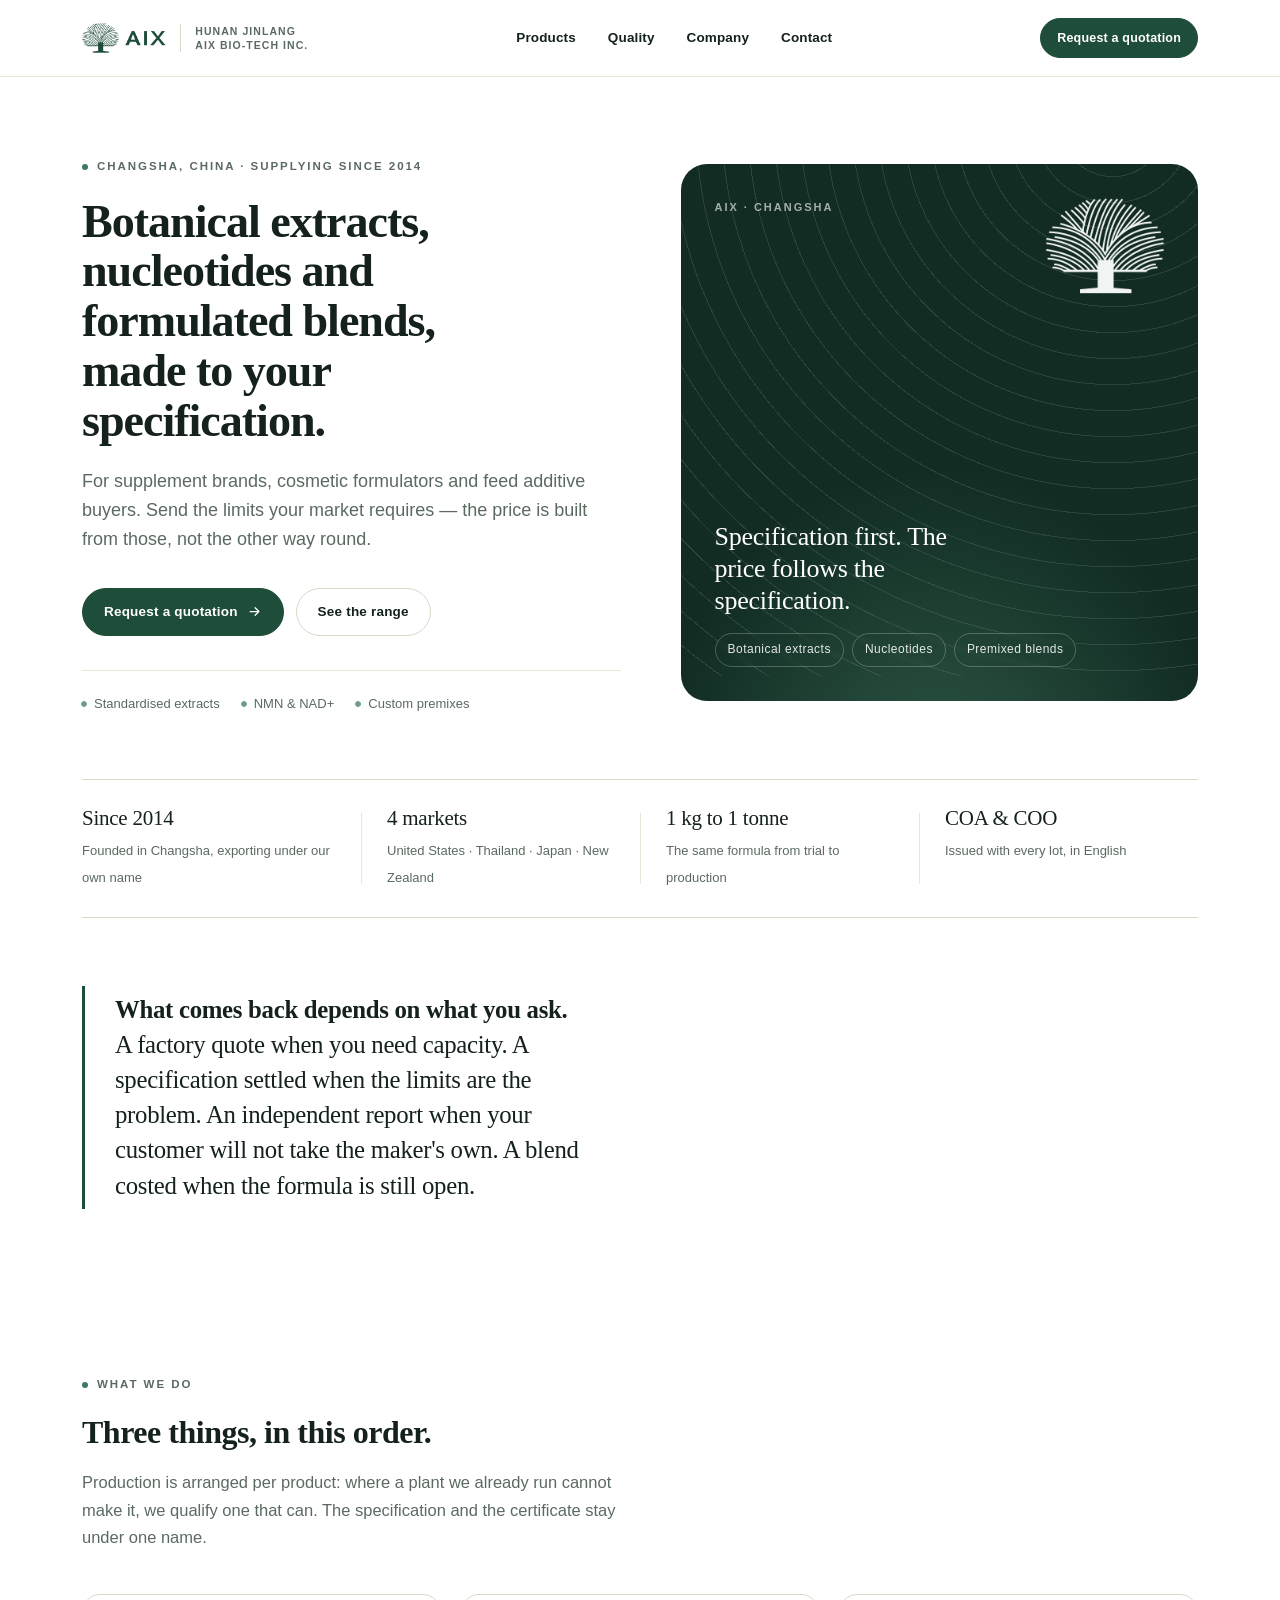
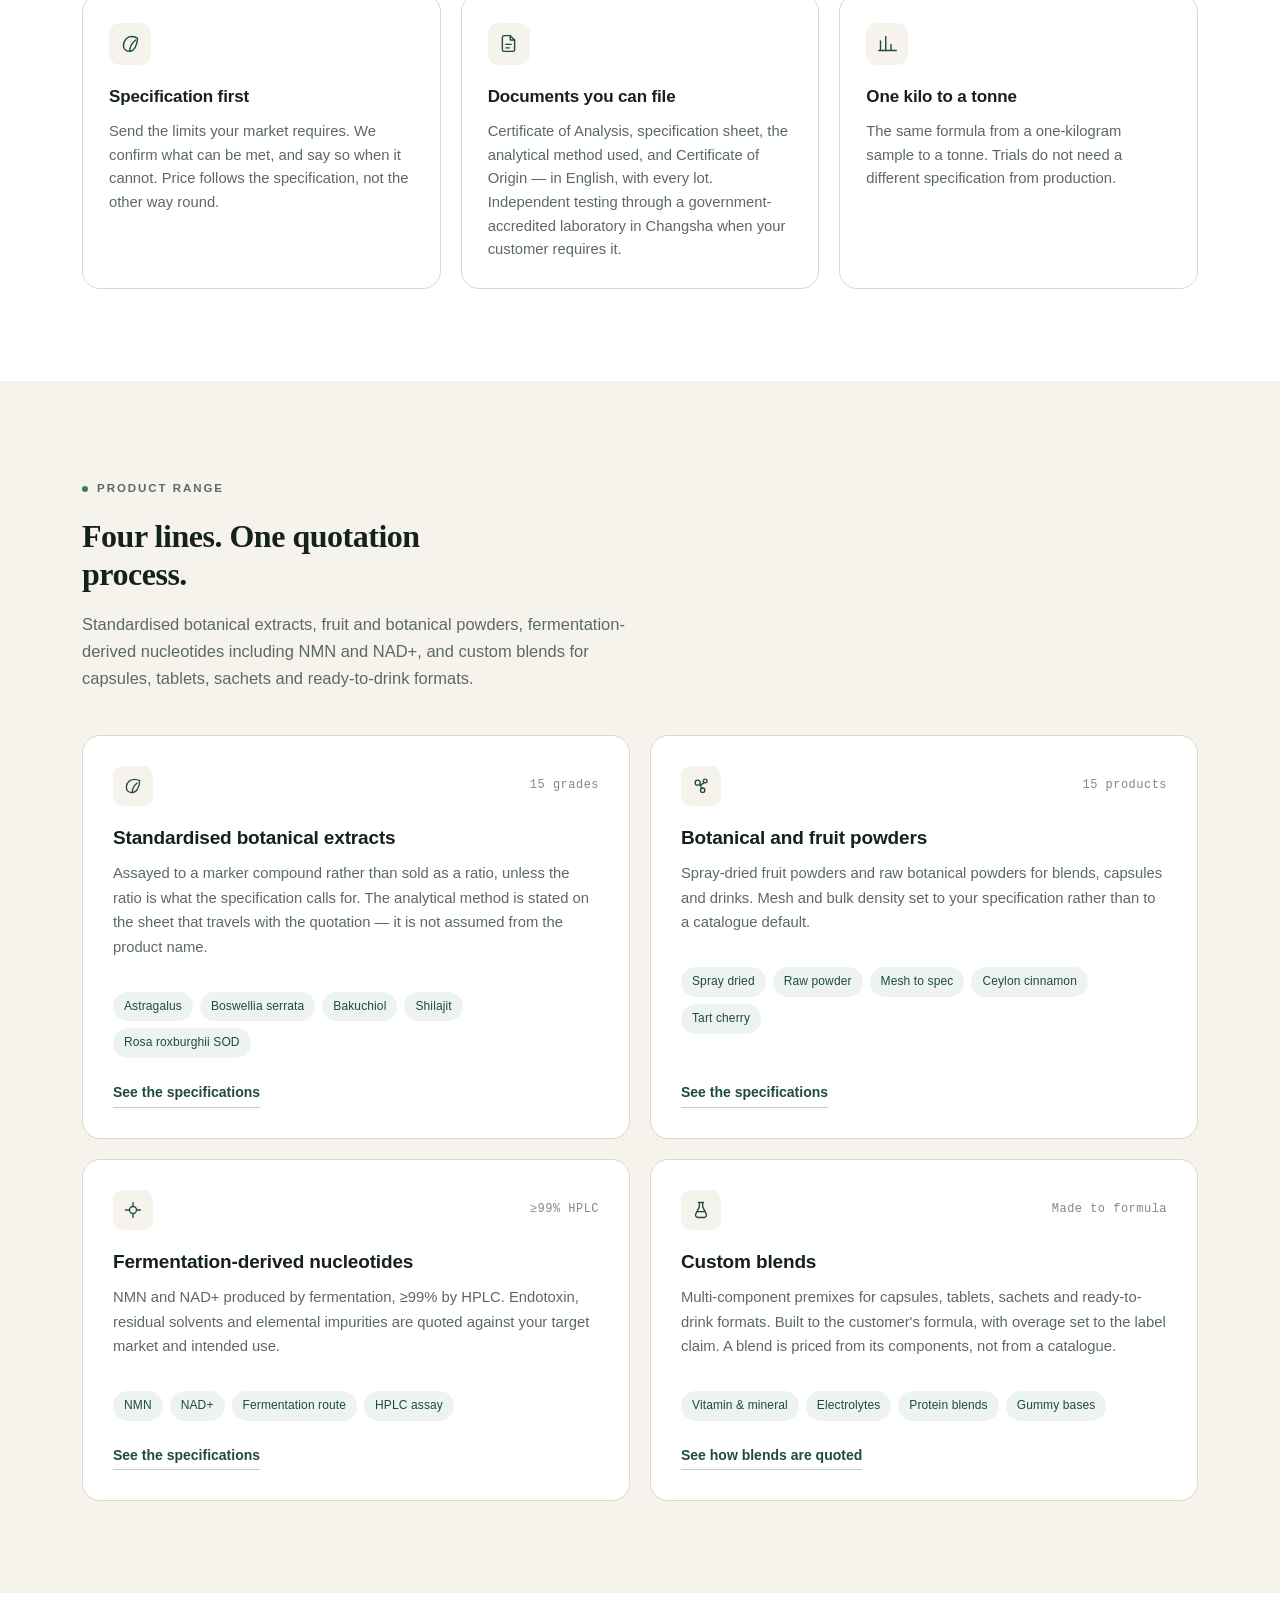
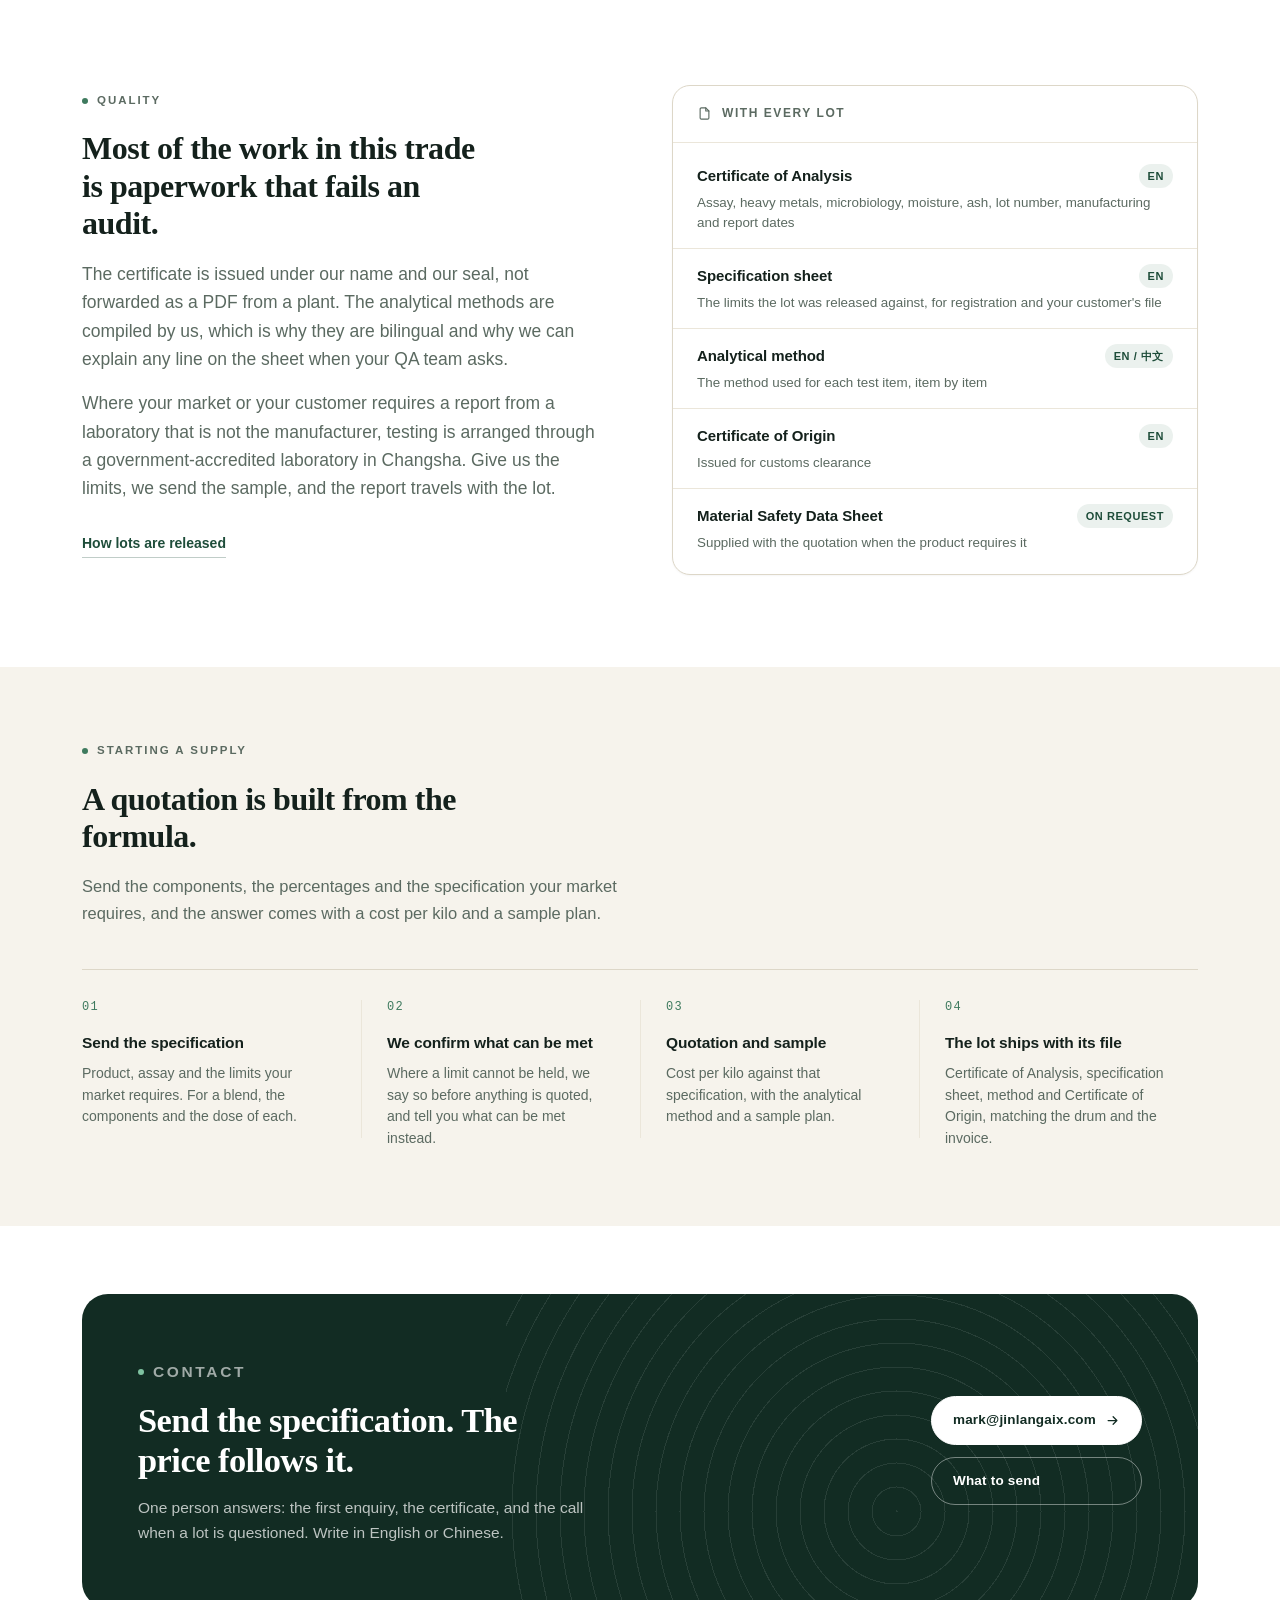
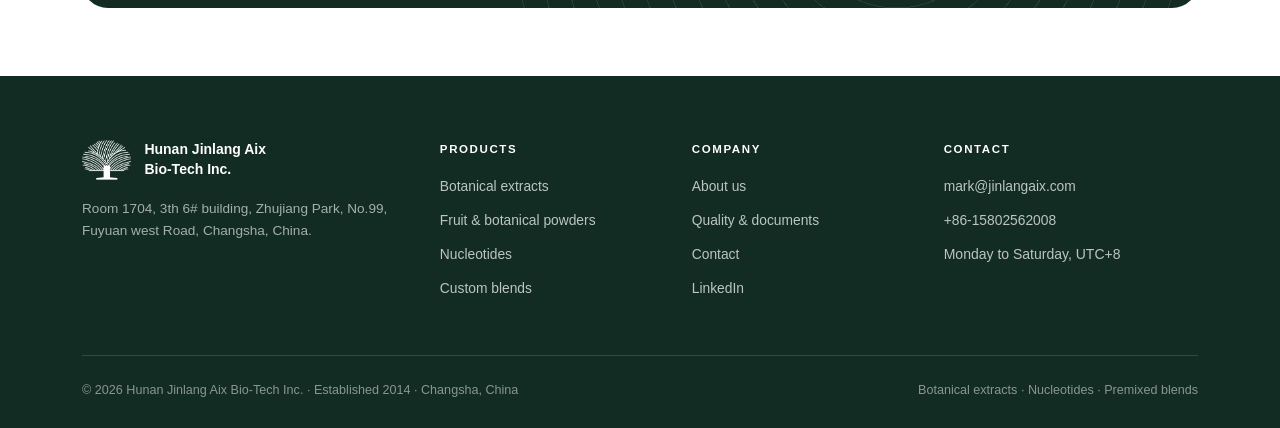
==== commit 9eece686: "Company page: sourcing-partner positioning, per-product production, three refusals. Site email switc" ====
--- a/index.html
+++ b/index.html
@@ -23,7 +23,7 @@
     "addressCountry": "CN"
   },
   "telephone": "+86-15802562008",
-  "email": "jinlangaix@foxmail.com",
+  "email": "mark@jinlangaix.com",
   "sameAs": ["https://www.linkedin.com/company/144080623/"]
 }
 </script>
@@ -355,8 +355,8 @@
           <p>One person answers: the first enquiry, the certificate, and the call when a lot is questioned. Write in English or Chinese.</p>
         </div>
         <div class="cta-actions">
-          <a class="btn btn-light" href="mailto:jinlangaix@foxmail.com?subject=Specification%20enquiry">
-            jinlangaix@foxmail.com
+          <a class="btn btn-light" href="mailto:mark@jinlangaix.com?subject=Specification%20enquiry">
+            mark@jinlangaix.com
             <svg class="arrow" width="15" height="15" viewBox="0 0 24 24" fill="none" stroke="currentColor" stroke-width="2" stroke-linecap="round" stroke-linejoin="round" aria-hidden="true"><path d="M5 12h13M13 6l6 6-6 6"/></svg>
           </a>
           <a class="btn btn-outline-light" href="contact.html">What to send</a>
@@ -401,7 +401,7 @@
       <div class="foot-col">
         <h4>Contact</h4>
         <ul>
-          <li><a href="mailto:jinlangaix@foxmail.com">jinlangaix@foxmail.com</a></li>
+          <li><a href="mailto:mark@jinlangaix.com">mark@jinlangaix.com</a></li>
           <li><a href="tel:+8615802562008">+86-15802562008</a></li>
           <li>Monday to Saturday, UTC+8</li>
         </ul>
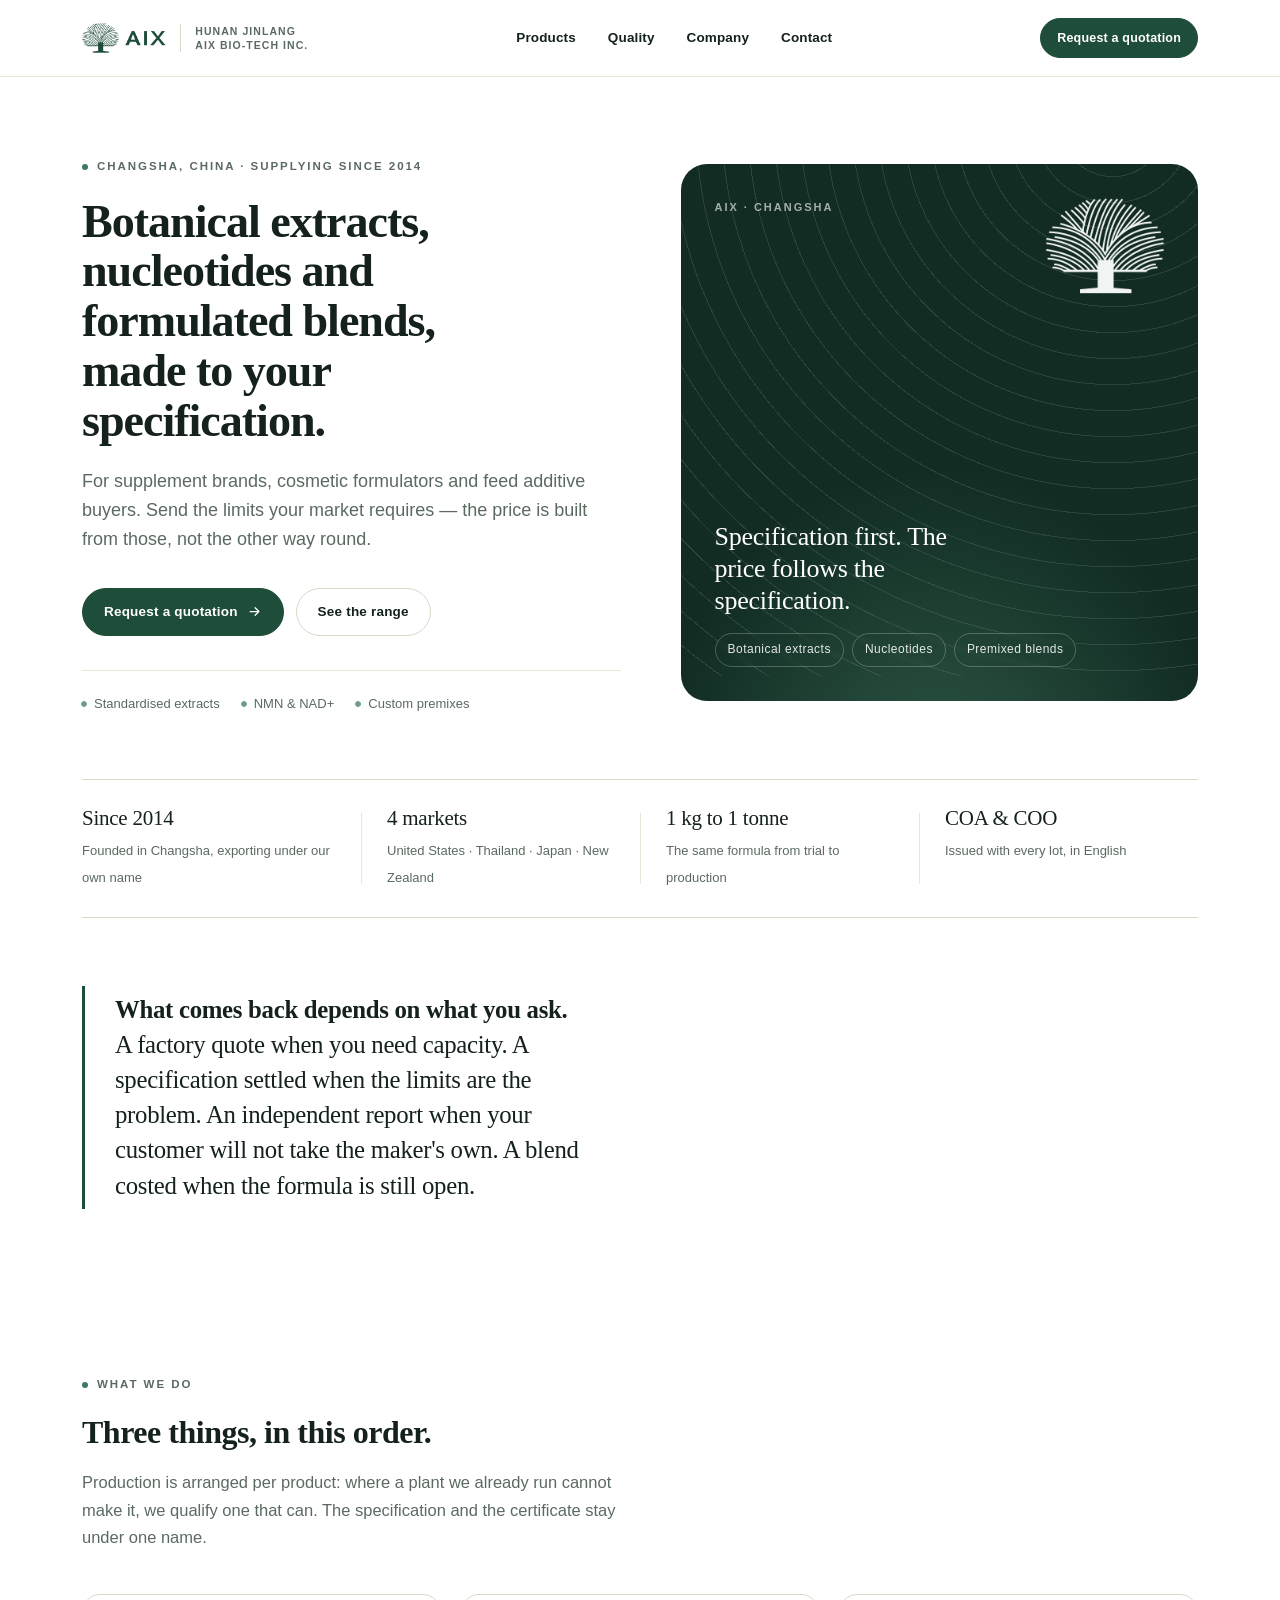
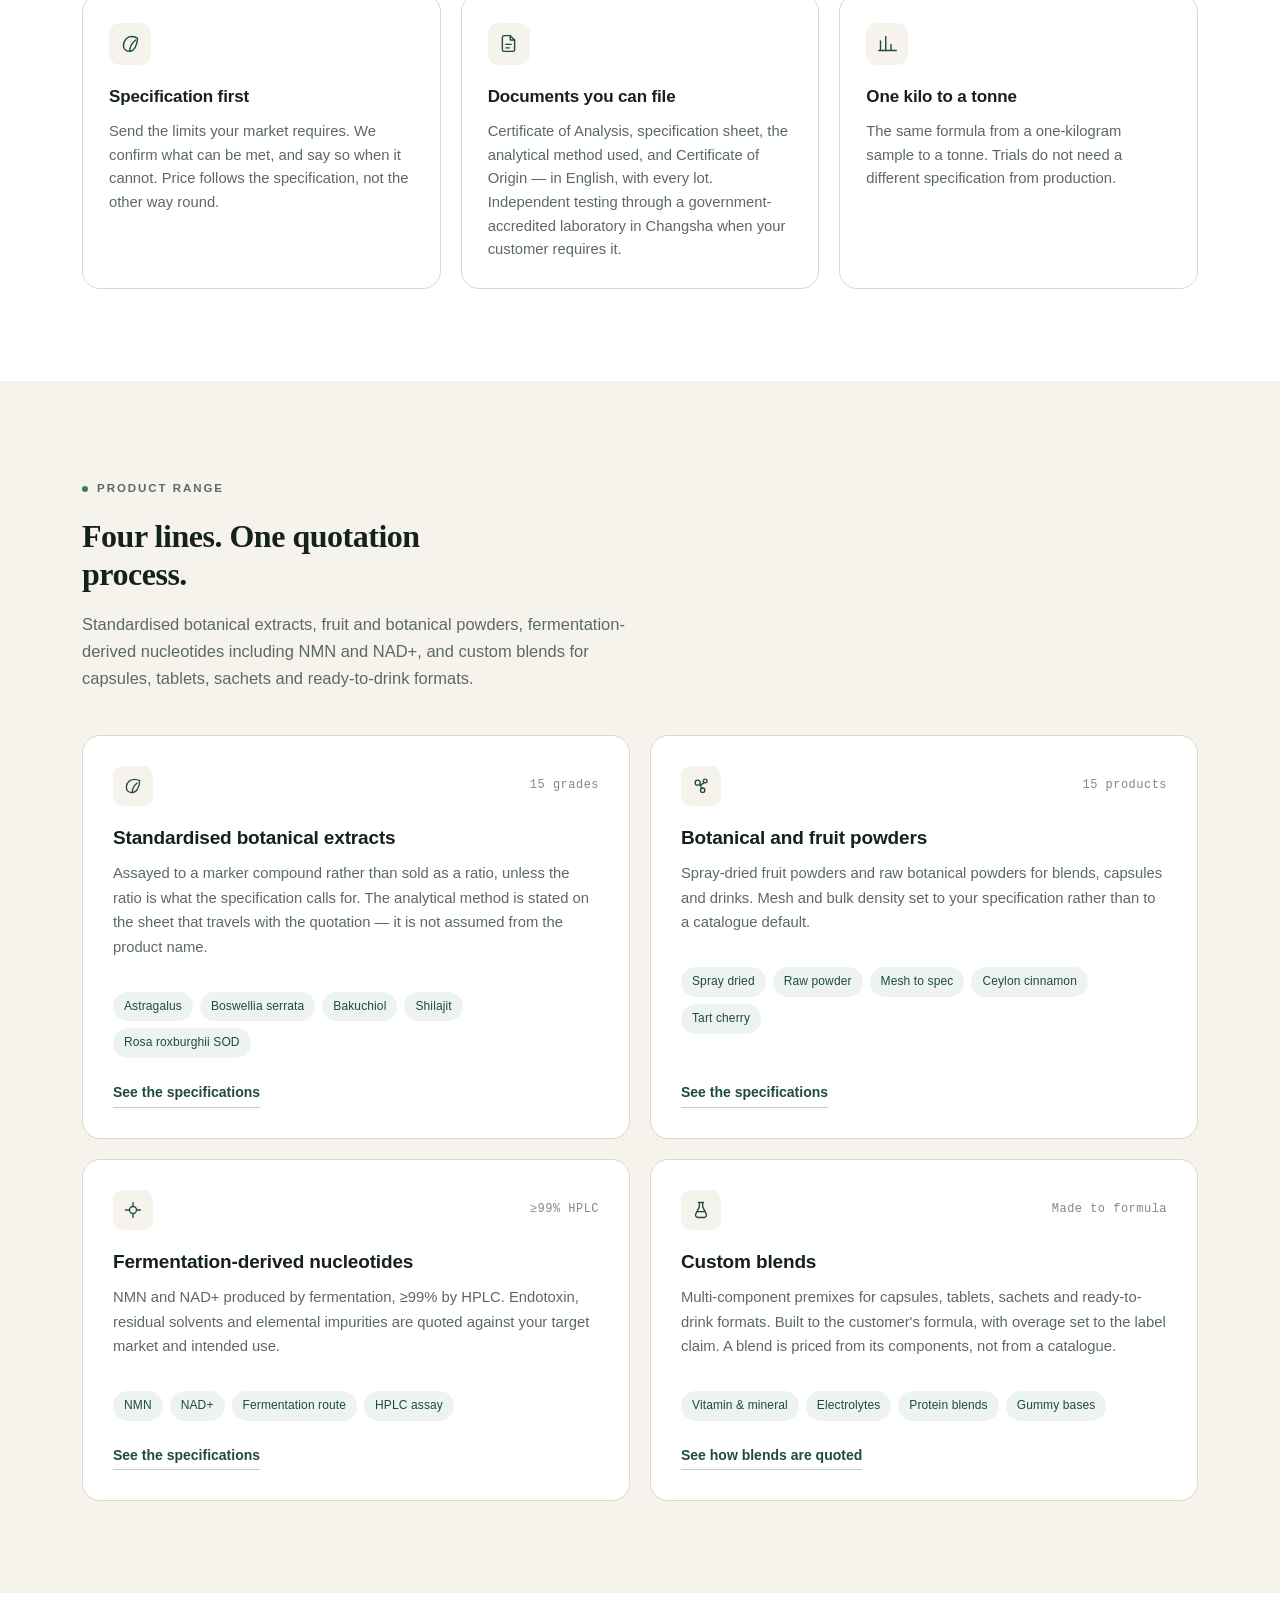
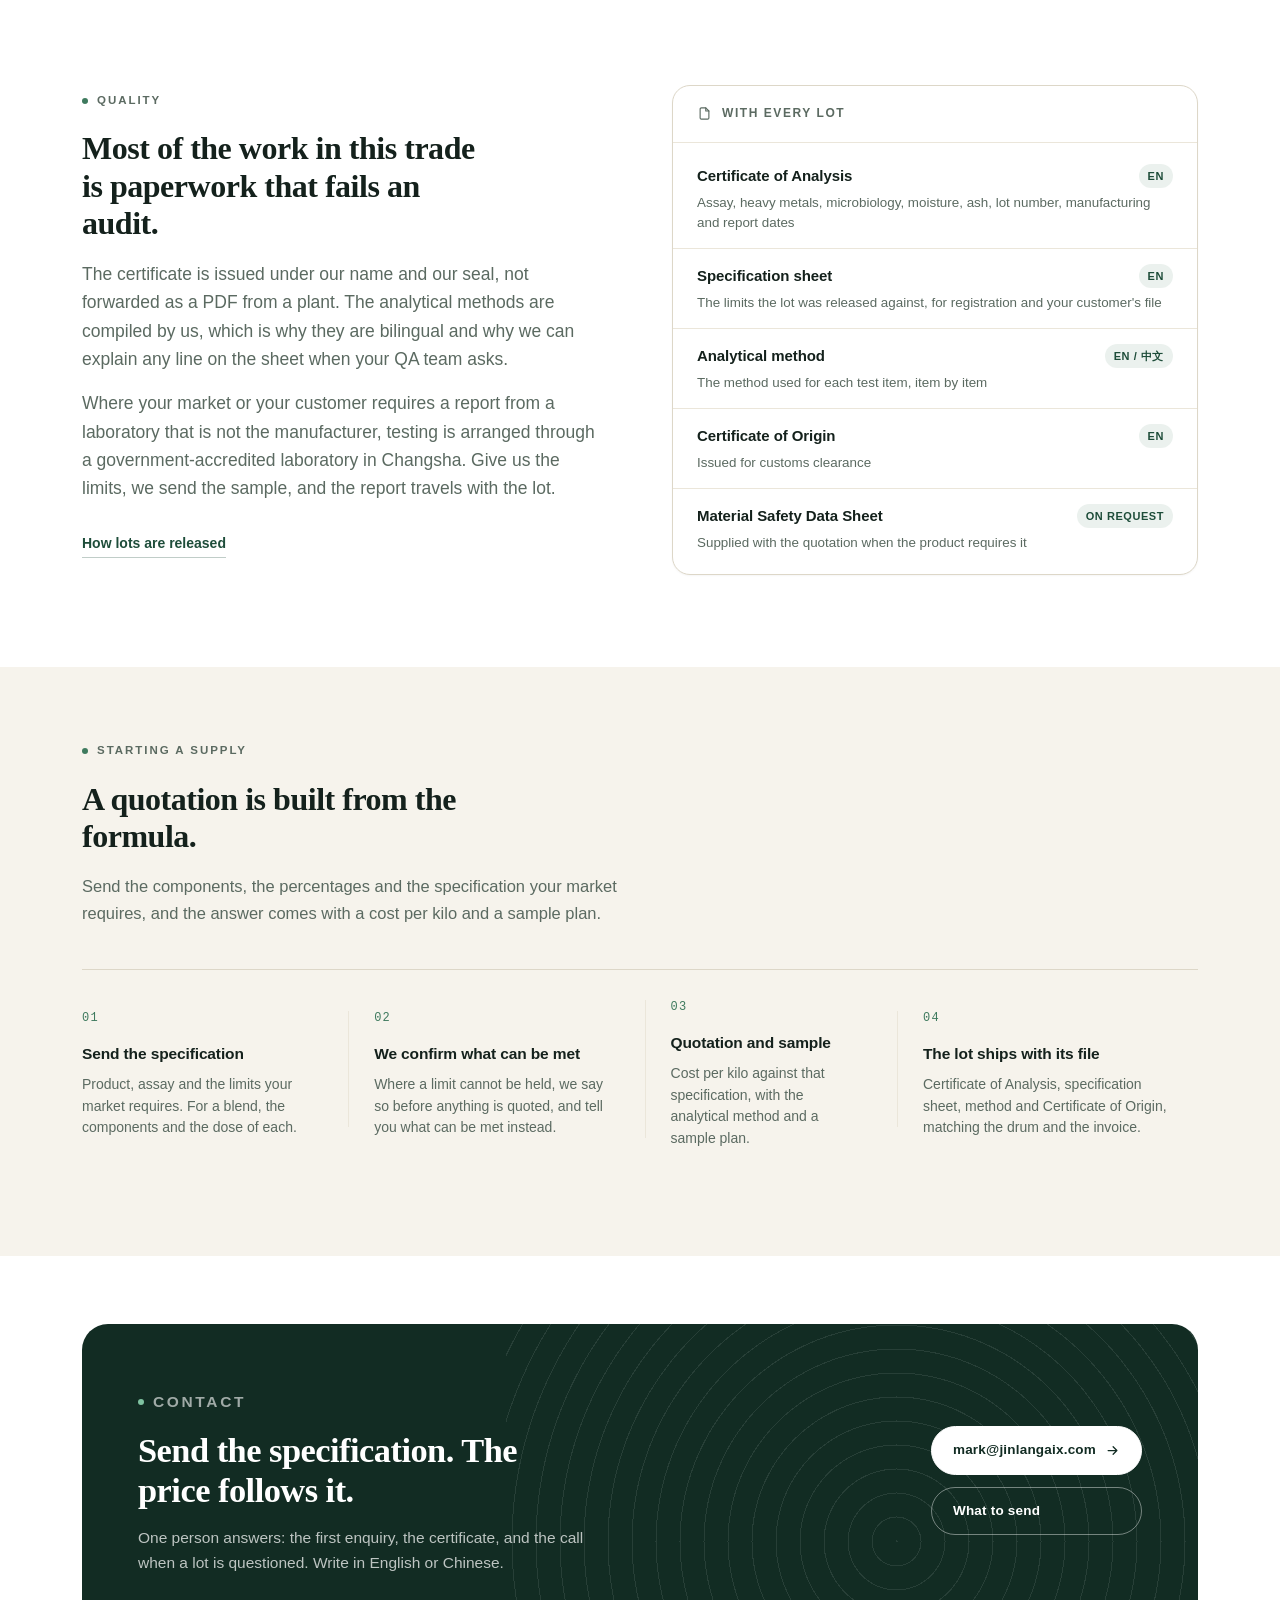
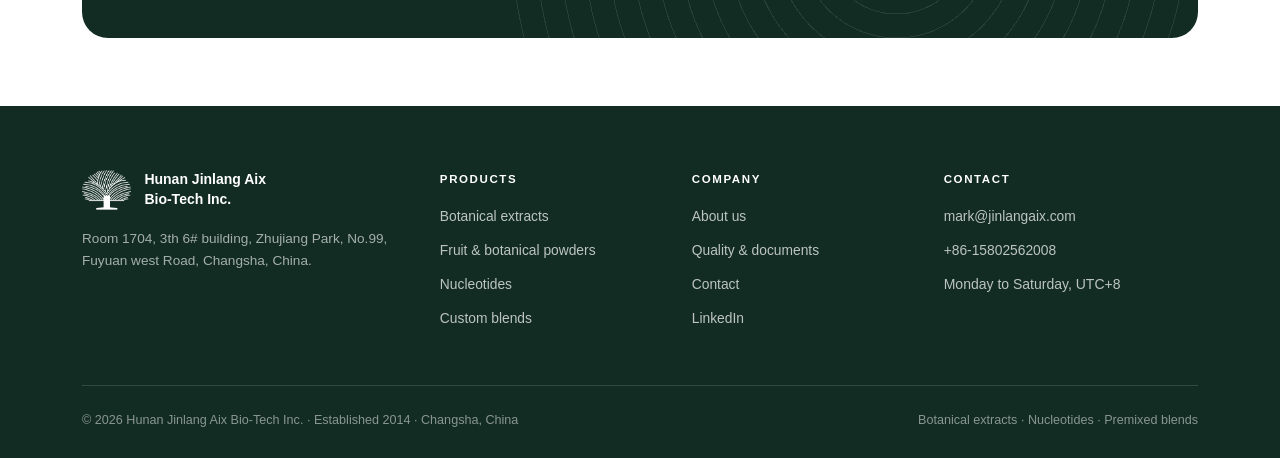
==== commit 86c17025: "Add interactive quotation form (3-step, posts to mark@ via FormSubmit), canonical tags, sitemap, rob" ====
--- a/index.html
+++ b/index.html
@@ -5,6 +5,7 @@
 <meta name="viewport" content="width=device-width, initial-scale=1">
 <title>Hunan Jinlang Aix Bio-Tech Inc. — Botanical extracts, nucleotides, formulated blends</title>
 <meta name="description" content="Botanical extracts, nucleotide ingredients and formulated blends for supplement, cosmetic and feed additive manufacturers. Specification first, documents with every lot. Changsha, China. Supplying since 2014.">
+<link rel="canonical" href="https://jinlangaix.com/">
 <link rel="icon" href="assets/favicon.png" type="image/png">
 <link rel="stylesheet" href="assets/style.css">
 <script type="application/ld+json">
@@ -49,7 +50,7 @@
     </nav>
 
     <div class="head-cta">
-      <a class="btn btn-sm" href="contact.html">Request a quotation</a>
+      <a class="btn btn-sm" href="quote.html">Request a quotation</a>
       <label class="nav-burger" for="nav-toggle" aria-label="Open menu" role="button" tabindex="0">
         <span></span><span></span><span></span>
       </label>
@@ -69,7 +70,7 @@
           <p class="sub">For supplement brands, cosmetic formulators and feed additive buyers. Send the limits your market requires — the price is built from those, not the other way round.</p>
 
           <div class="hero-actions">
-            <a class="btn" href="contact.html">
+            <a class="btn" href="quote.html">
               Request a quotation
               <svg class="arrow" width="15" height="15" viewBox="0 0 24 24" fill="none" stroke="currentColor" stroke-width="2" stroke-linecap="round" stroke-linejoin="round" aria-hidden="true"><path d="M5 12h13M13 6l6 6-6 6"/></svg>
             </a>
@@ -359,7 +360,7 @@
             mark@jinlangaix.com
             <svg class="arrow" width="15" height="15" viewBox="0 0 24 24" fill="none" stroke="currentColor" stroke-width="2" stroke-linecap="round" stroke-linejoin="round" aria-hidden="true"><path d="M5 12h13M13 6l6 6-6 6"/></svg>
           </a>
-          <a class="btn btn-outline-light" href="contact.html">What to send</a>
+          <a class="btn btn-outline-light" href="quote.html">What to send</a>
         </div>
       </div>
     </div>
--- a/assets/style.css
+++ b/assets/style.css
@@ -1055,8 +1055,321 @@
   html { scroll-behavior: auto; }
 }
 
+/* ============================ quotation form ============================ */
+
+.form-shell {
+  display: grid;
+  grid-template-columns: minmax(0, 1.5fr) minmax(0, 0.85fr);
+  gap: 52px;
+  align-items: start;
+}
+
+.form-card {
+  background: var(--paper);
+  border: 1px solid var(--line);
+  border-radius: var(--radius);
+  padding: 34px 34px 30px;
+  box-shadow: var(--shadow-sm);
+  min-height: 472px;
+}
+
+/* progress rail */
+.step-count {
+  display: none;
+  margin: 0 0 22px;
+  font-size: 11.5px;
+  font-weight: 700;
+  letter-spacing: 0.08em;
+  text-transform: uppercase;
+  color: var(--muted);
+}
+.steps {
+  display: flex;
+  align-items: center;
+  gap: 10px;
+  margin: 0 0 30px;
+  padding: 0;
+  list-style: none;
+}
+.steps li {
+  display: flex;
+  align-items: center;
+  gap: 9px;
+  font-size: 12px;
+  letter-spacing: 0.05em;
+  text-transform: uppercase;
+  color: var(--muted-2);
+  flex: 1;
+}
+.steps li::before {
+  content: "";
+  width: 22px; height: 1.5px;
+  background: var(--line);
+  flex: none;
+}
+.steps li:first-child::before { display: none; }
+.steps li .dot {
+  width: 9px; height: 9px;
+  border-radius: 50%;
+  border: 1.5px solid var(--line);
+  background: transparent;
+  flex: none;
+  transition: background 0.2s ease, border-color 0.2s ease;
+}
+.steps li.is-done { color: var(--muted); }
+.steps li.is-done .dot { background: var(--moss); border-color: var(--moss); }
+.steps li.is-current { color: var(--forest); font-weight: 700; }
+.steps li.is-current .dot {
+  background: var(--forest);
+  border-color: var(--forest);
+  box-shadow: 0 0 0 4px rgba(30, 77, 58, 0.12);
+}
+
+.form-step { border: 0; margin: 0; padding: 0; min-width: 0; }
+.form-step[hidden] { display: none; }
+.form-step > legend {
+  font-family: var(--serif);
+  font-size: clamp(22px, 2.2vw, 27px);
+  line-height: 1.25;
+  color: var(--forest-deep);
+  padding: 0;
+  margin-bottom: 6px;
+}
+.step-note {
+  font-size: 14px;
+  color: var(--muted);
+  margin: 0 0 24px;
+}
+
+/* choice cards */
+.choice-grid {
+  display: grid;
+  grid-template-columns: 1fr 1fr;
+  gap: 12px;
+  margin-bottom: 4px;
+}
+.choice {
+  position: relative;
+  display: block;
+  border: 1px solid var(--line);
+  border-radius: var(--radius-sm);
+  background: var(--paper);
+  padding: 16px 16px 15px;
+  cursor: pointer;
+  transition: border-color 0.16s ease, background 0.16s ease, box-shadow 0.16s ease;
+}
+.choice:hover { border-color: rgba(30, 77, 58, 0.4); background: #fcfbf7; }
+.choice input {
+  position: absolute;
+  opacity: 0;
+  width: 1px; height: 1px;
+  pointer-events: none;
+}
+.choice .t {
+  display: block;
+  font-size: 15px;
+  font-weight: 650;
+  color: var(--ink);
+  margin-bottom: 3px;
+}
+.choice .d {
+  display: block;
+  font-size: 13px;
+  line-height: 1.5;
+  color: var(--muted);
+}
+.choice.is-selected {
+  border-color: var(--forest);
+  background: #f4f8f5;
+  box-shadow: 0 0 0 1px var(--forest) inset;
+}
+.choice.is-selected .t { color: var(--forest-deep); }
+.choice input:focus-visible + .t { outline: 2px solid var(--forest); outline-offset: 3px; }
+
+/* fields */
+.field { margin-bottom: 18px; }
+.field > label {
+  display: block;
+  font-size: 12px;
+  font-weight: 700;
+  letter-spacing: 0.07em;
+  text-transform: uppercase;
+  color: var(--muted);
+  margin-bottom: 7px;
+}
+.field .opt {
+  font-weight: 500;
+  letter-spacing: 0;
+  text-transform: none;
+  color: var(--muted-2);
+}
+.field input,
+.field textarea,
+.field select {
+  width: 100%;
+  font: inherit;
+  font-size: 15px;
+  line-height: 1.5;
+  color: var(--ink);
+  background: var(--paper);
+  border: 1px solid var(--line);
+  border-radius: 10px;
+  padding: 11px 13px;
+  transition: border-color 0.16s ease, box-shadow 0.16s ease;
+}
+.field textarea { min-height: 132px; resize: vertical; }
+.field input::placeholder,
+.field textarea::placeholder { color: #a8b0a9; }
+.field input:focus,
+.field textarea:focus,
+.field select:focus {
+  outline: none;
+  border-color: var(--forest);
+  box-shadow: 0 0 0 3px rgba(30, 77, 58, 0.13);
+}
+.field .hint {
+  font-size: 12.5px;
+  color: var(--muted-2);
+  margin: 6px 0 0;
+}
+.field .err {
+  display: none;
+  font-size: 12.5px;
+  color: #a8353c;
+  margin: 6px 0 0;
+}
+.field.invalid input,
+.field.invalid textarea { border-color: #c9555b; }
+.field.invalid .err { display: block; }
+
+.field-row {
+  display: grid;
+  grid-template-columns: 1fr 1fr;
+  gap: 14px;
+}
+
+.form-actions {
+  display: flex;
+  align-items: center;
+  gap: 14px;
+  margin-top: 26px;
+  padding-top: 22px;
+  border-top: 1px solid var(--line-soft);
+}
+.form-actions .btn { cursor: pointer; }
+.form-actions .btn[disabled] { opacity: 0.55; cursor: not-allowed; transform: none; }
+.btn-quiet {
+  background: transparent;
+  border-color: transparent;
+  color: var(--muted);
+  padding-left: 14px;
+  padding-right: 14px;
+}
+.btn-quiet:hover {
+  background: var(--sand);
+  border-color: transparent;
+  color: var(--forest);
+  box-shadow: none;
+}
+.form-foot {
+  font-size: 12.5px;
+  line-height: 1.55;
+  color: var(--muted-2);
+  margin: 14px 0 0;
+}
+.form-foot a { text-decoration: underline; text-underline-offset: 2px; }
+.hp { position: absolute; left: -9999px; opacity: 0; height: 0; overflow: hidden; }
+
+/* result states */
+.form-result { padding: 6px 0 4px; }
+.form-result[hidden] { display: none; }
+.form-result .mark {
+  width: 46px; height: 46px;
+  border-radius: 50%;
+  display: flex; align-items: center; justify-content: center;
+  background: rgba(62, 122, 94, 0.12);
+  color: var(--forest);
+  margin-bottom: 18px;
+}
+.form-result h2 {
+  font-family: var(--serif);
+  font-size: 27px;
+  line-height: 1.25;
+  margin: 0 0 10px;
+  color: var(--forest-deep);
+}
+.form-result p { font-size: 15px; color: var(--muted); margin: 0 0 12px; }
+.form-result .recap {
+  border: 1px solid var(--line-soft);
+  border-radius: var(--radius-sm);
+  background: var(--sand);
+  padding: 16px 18px;
+  font-size: 14px;
+  color: var(--ink);
+  margin: 18px 0 0;
+  white-space: pre-wrap;
+  word-break: break-word;
+}
+.form-result .recap strong { color: var(--forest-deep); }
+
+/* aside */
+.form-aside { position: sticky; top: 96px; }
+.form-aside .panel {
+  background: var(--forest);
+  color: #eef3ef;
+  border-radius: var(--radius);
+  padding: 30px 28px;
+}
+.form-aside .panel h2 {
+  font-family: var(--serif);
+  font-size: 22px;
+  line-height: 1.3;
+  margin: 0 0 16px;
+  color: #fff;
+}
+.form-aside .panel ul {
+  list-style: none;
+  margin: 0 0 22px;
+  padding: 0;
+}
+.form-aside .panel li {
+  position: relative;
+  padding-left: 20px;
+  font-size: 14px;
+  line-height: 1.55;
+  margin-bottom: 11px;
+  color: #d9e4dc;
+}
+.form-aside .panel li::before {
+  content: "";
+  position: absolute;
+  left: 2px; top: 9px;
+  width: 7px; height: 7px;
+  border-radius: 50%;
+  background: rgba(255, 255, 255, 0.5);
+}
+.form-aside .panel .alt {
+  border-top: 1px solid rgba(255, 255, 255, 0.18);
+  padding-top: 16px;
+  font-size: 13.5px;
+  color: #c9d8ce;
+}
+.form-aside .panel .alt a { color: #fff; text-decoration: underline; text-underline-offset: 2px; }
+.form-aside .panel .alt a:hover { color: #d8e8dd; }
+
+@media (max-width: 880px) {
+  .form-shell { grid-template-columns: 1fr; gap: 34px; }
+  .form-card { padding: 26px 22px 24px; min-height: 0; }
+  .steps { display: none; }
+  .step-count { display: block; }
+  .steps li.is-current .lbl { display: inline; }
+  .form-aside { position: static; }
+  .choice-grid { grid-template-columns: 1fr; }
+  .field-row { grid-template-columns: 1fr; gap: 0; }
+}
+
 @media print {
-  .site-head, .site-foot, .cta, .hero-panel { display: none; }
+  .site-head, .site-foot, .cta, .hero-panel, .form-card { display: none; }
   body { font-size: 11pt; }
   .section { padding: 18pt 0; }
 }
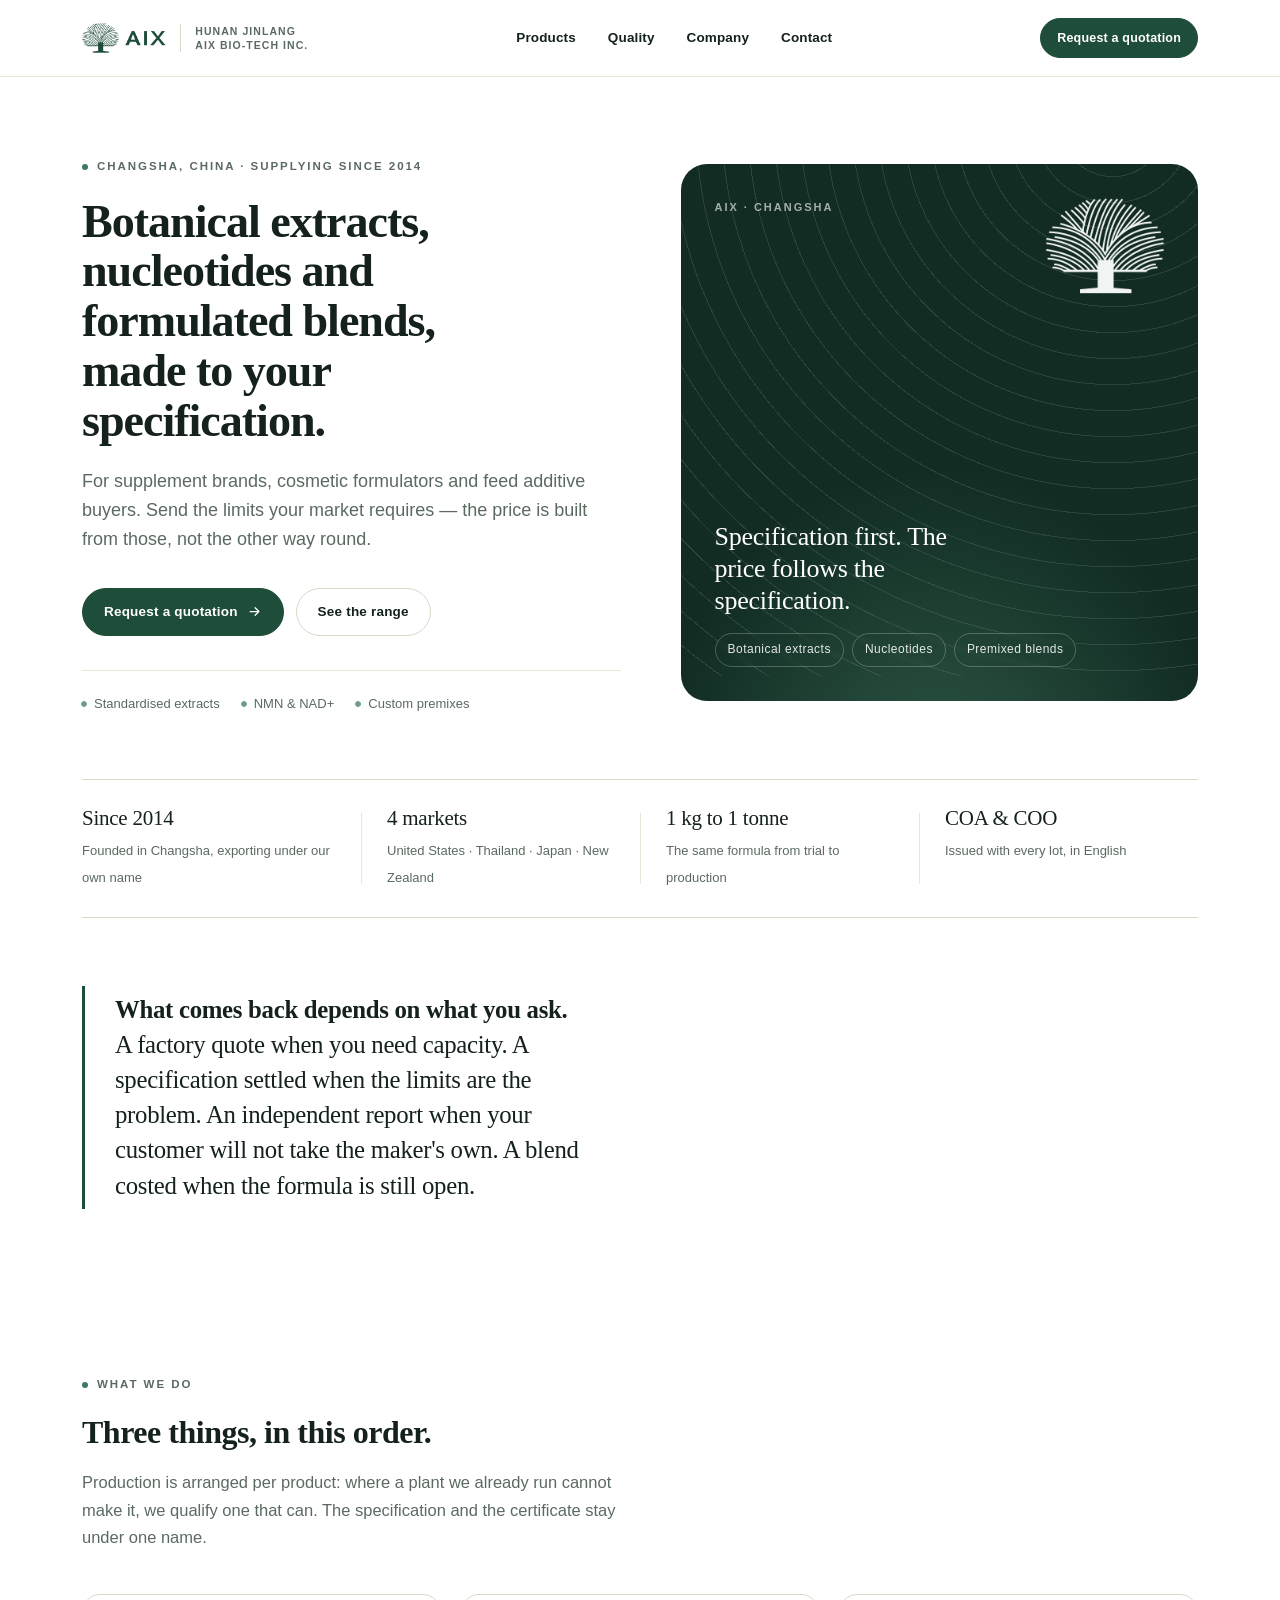
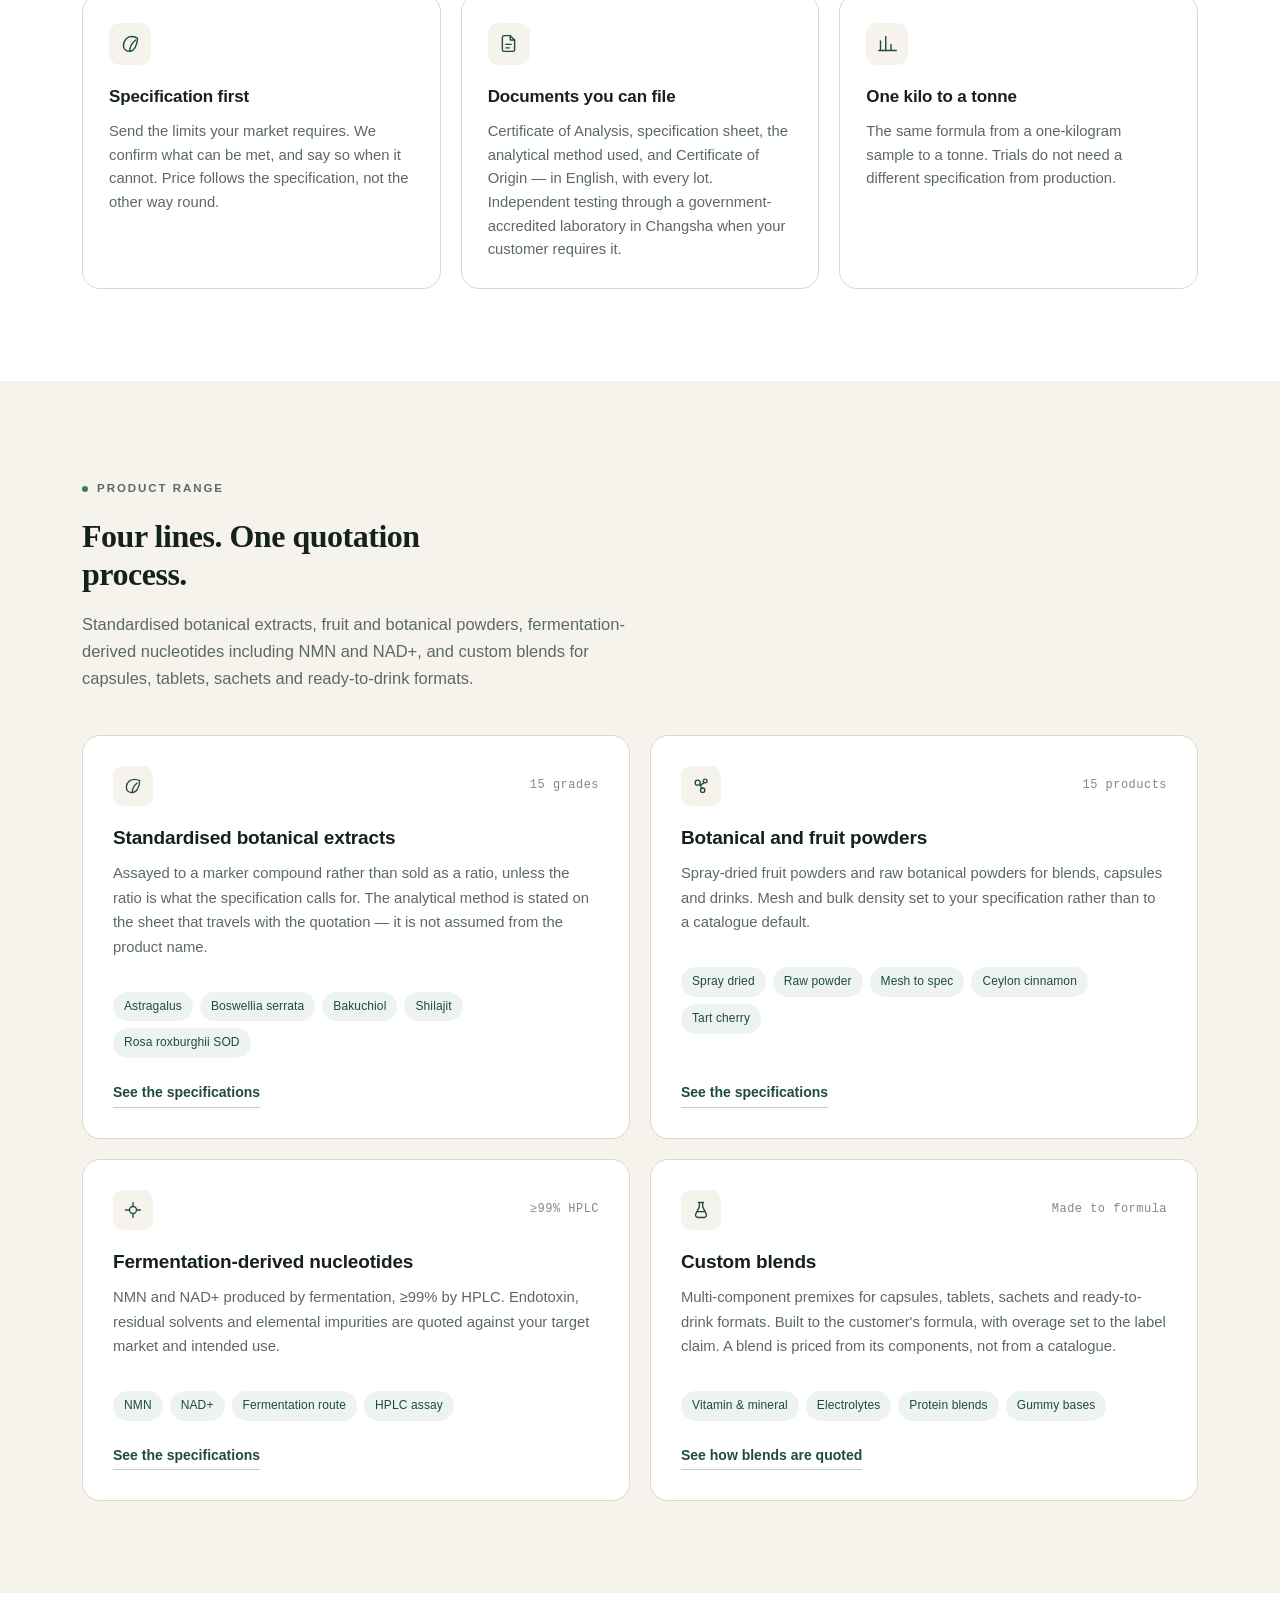
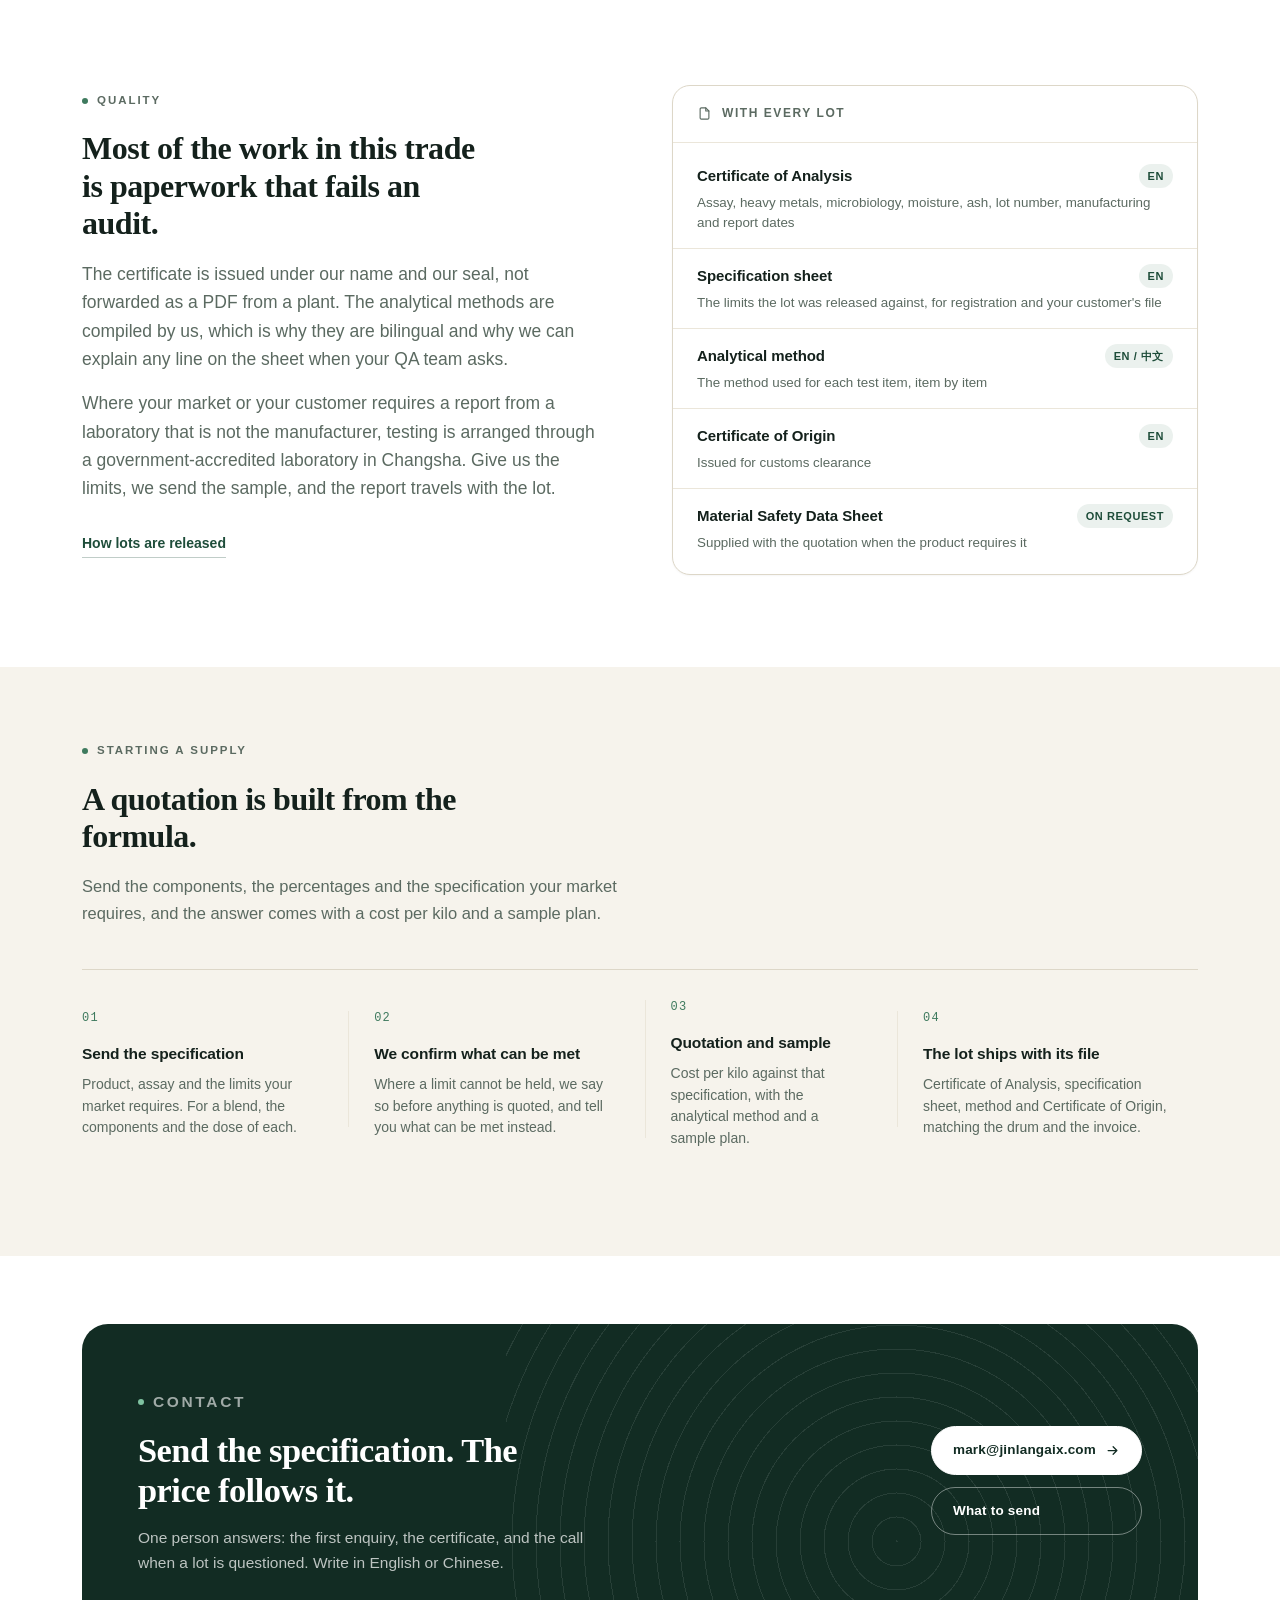
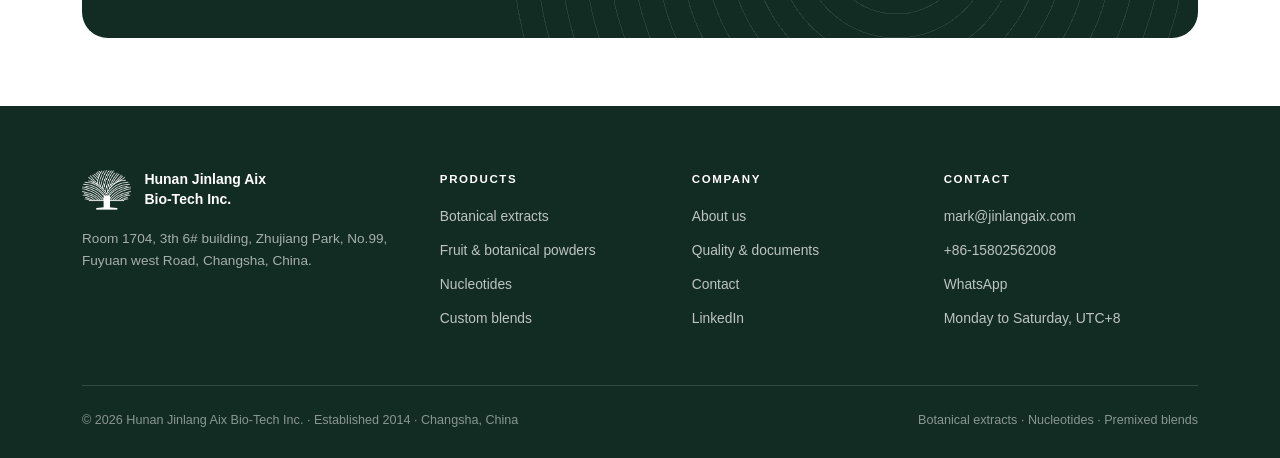
==== commit 4aa70d66: "Add WhatsApp deep links (wa.me) to contact page, quote page and footer on all pages" ====
--- a/index.html
+++ b/index.html
@@ -404,6 +404,7 @@
         <ul>
           <li><a href="mailto:mark@jinlangaix.com">mark@jinlangaix.com</a></li>
           <li><a href="tel:+8615802562008">+86-15802562008</a></li>
+          <li><a href="https://wa.me/8615802562008?text=Hello%2C%20I%20found%20you%20via%20jinlangaix.com" target="_blank" rel="noopener">WhatsApp</a></li>
           <li>Monday to Saturday, UTC+8</li>
         </ul>
       </div>
--- a/assets/style.css
+++ b/assets/style.css
@@ -1271,6 +1271,32 @@
   color: var(--forest);
   box-shadow: none;
 }
+/* direct-to-mailbox alternative */
+.direct-mail {
+  margin-top: 20px;
+  padding-top: 20px;
+  border-top: 1px dashed var(--line);
+}
+.direct-mail-btn {
+  display: inline-flex;
+  align-items: center;
+  gap: 8px;
+  font-size: 13px;
+  font-weight: 700;
+  letter-spacing: 0.01em;
+  color: var(--forest);
+  text-decoration: none;
+  border-bottom: 1px solid rgba(30, 77, 58, 0.45);
+  padding-bottom: 3px;
+}
+.direct-mail-btn:hover { color: var(--moss); border-bottom-color: var(--moss); }
+.direct-mail p {
+  font-size: 12.5px;
+  line-height: 1.6;
+  color: var(--muted);
+  margin: 10px 0 0;
+  max-width: 62ch;
+}
 .form-foot {
   font-size: 12.5px;
   line-height: 1.55;
@@ -1366,6 +1392,8 @@
   .form-aside { position: static; }
   .choice-grid { grid-template-columns: 1fr; }
   .field-row { grid-template-columns: 1fr; gap: 0; }
+  .direct-mail p { max-width: 100%; }
+  .form-actions { flex-wrap: wrap; }
 }
 
 @media print {
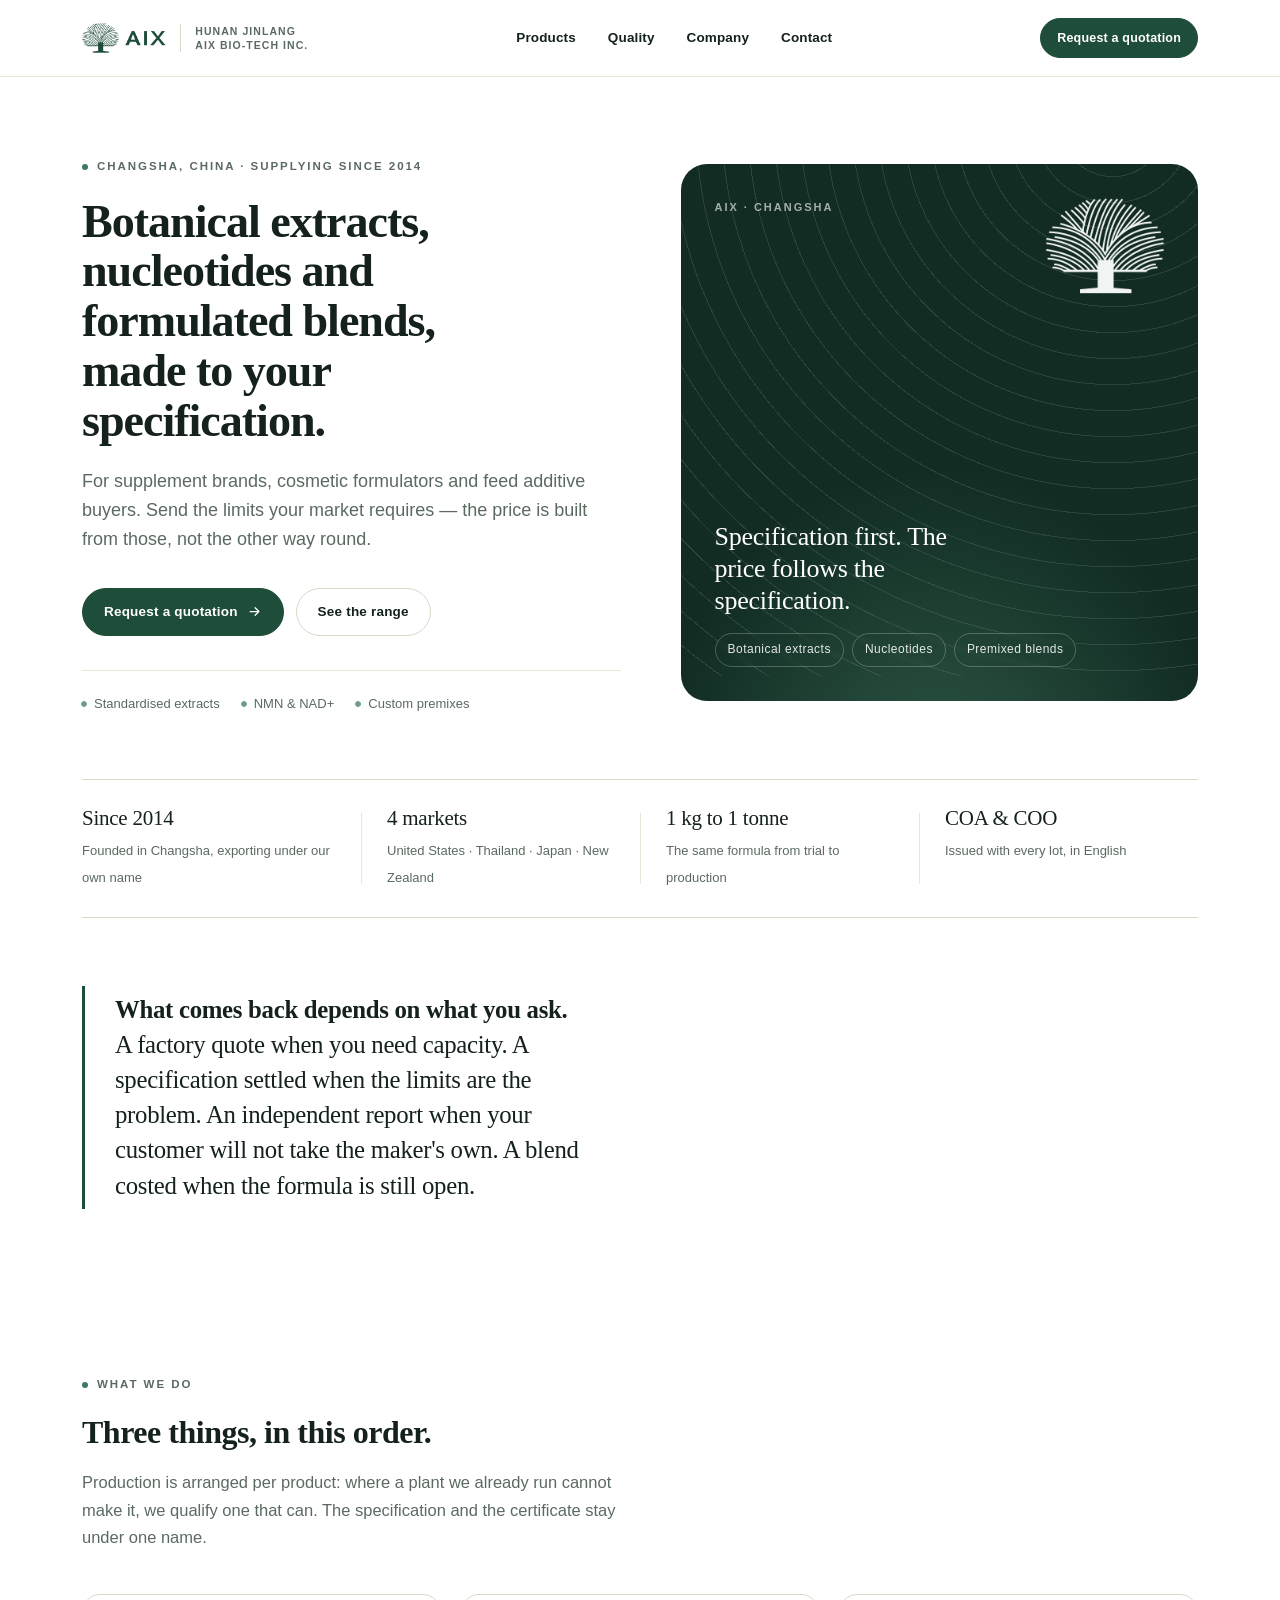
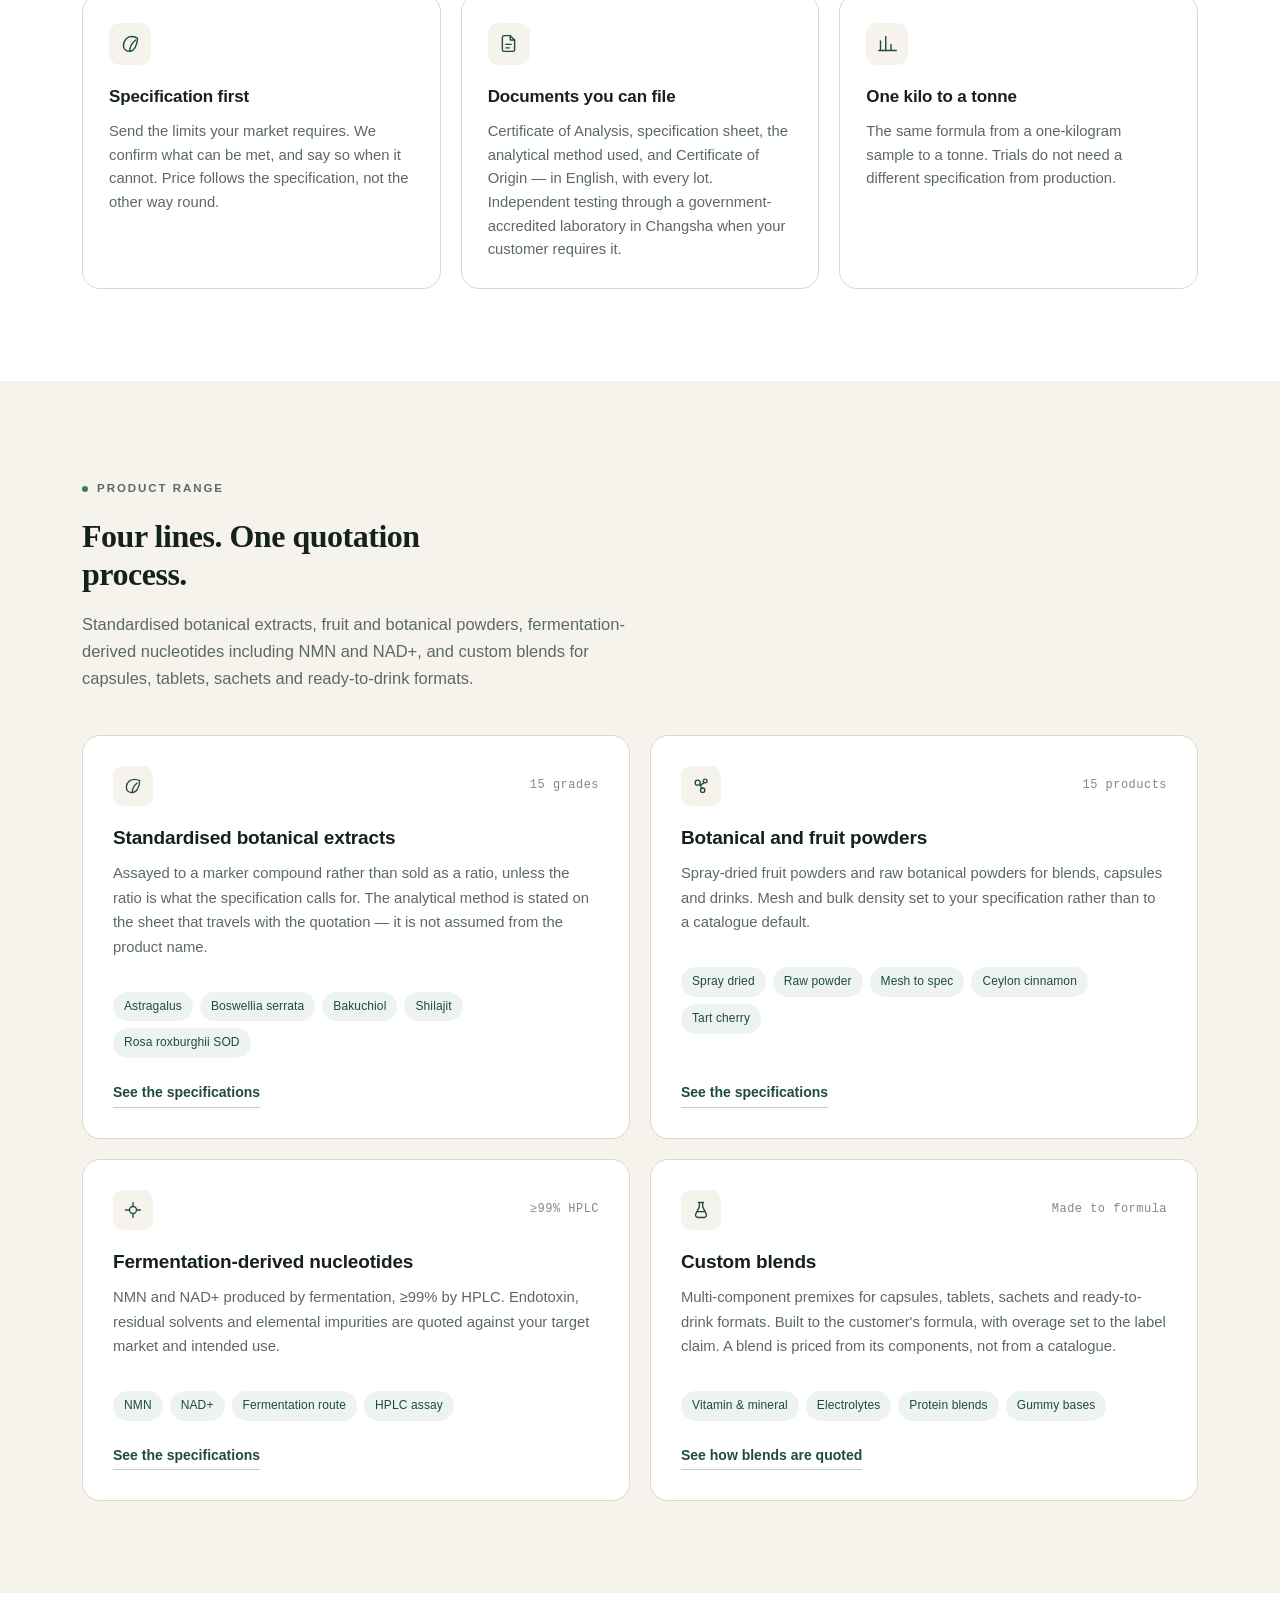
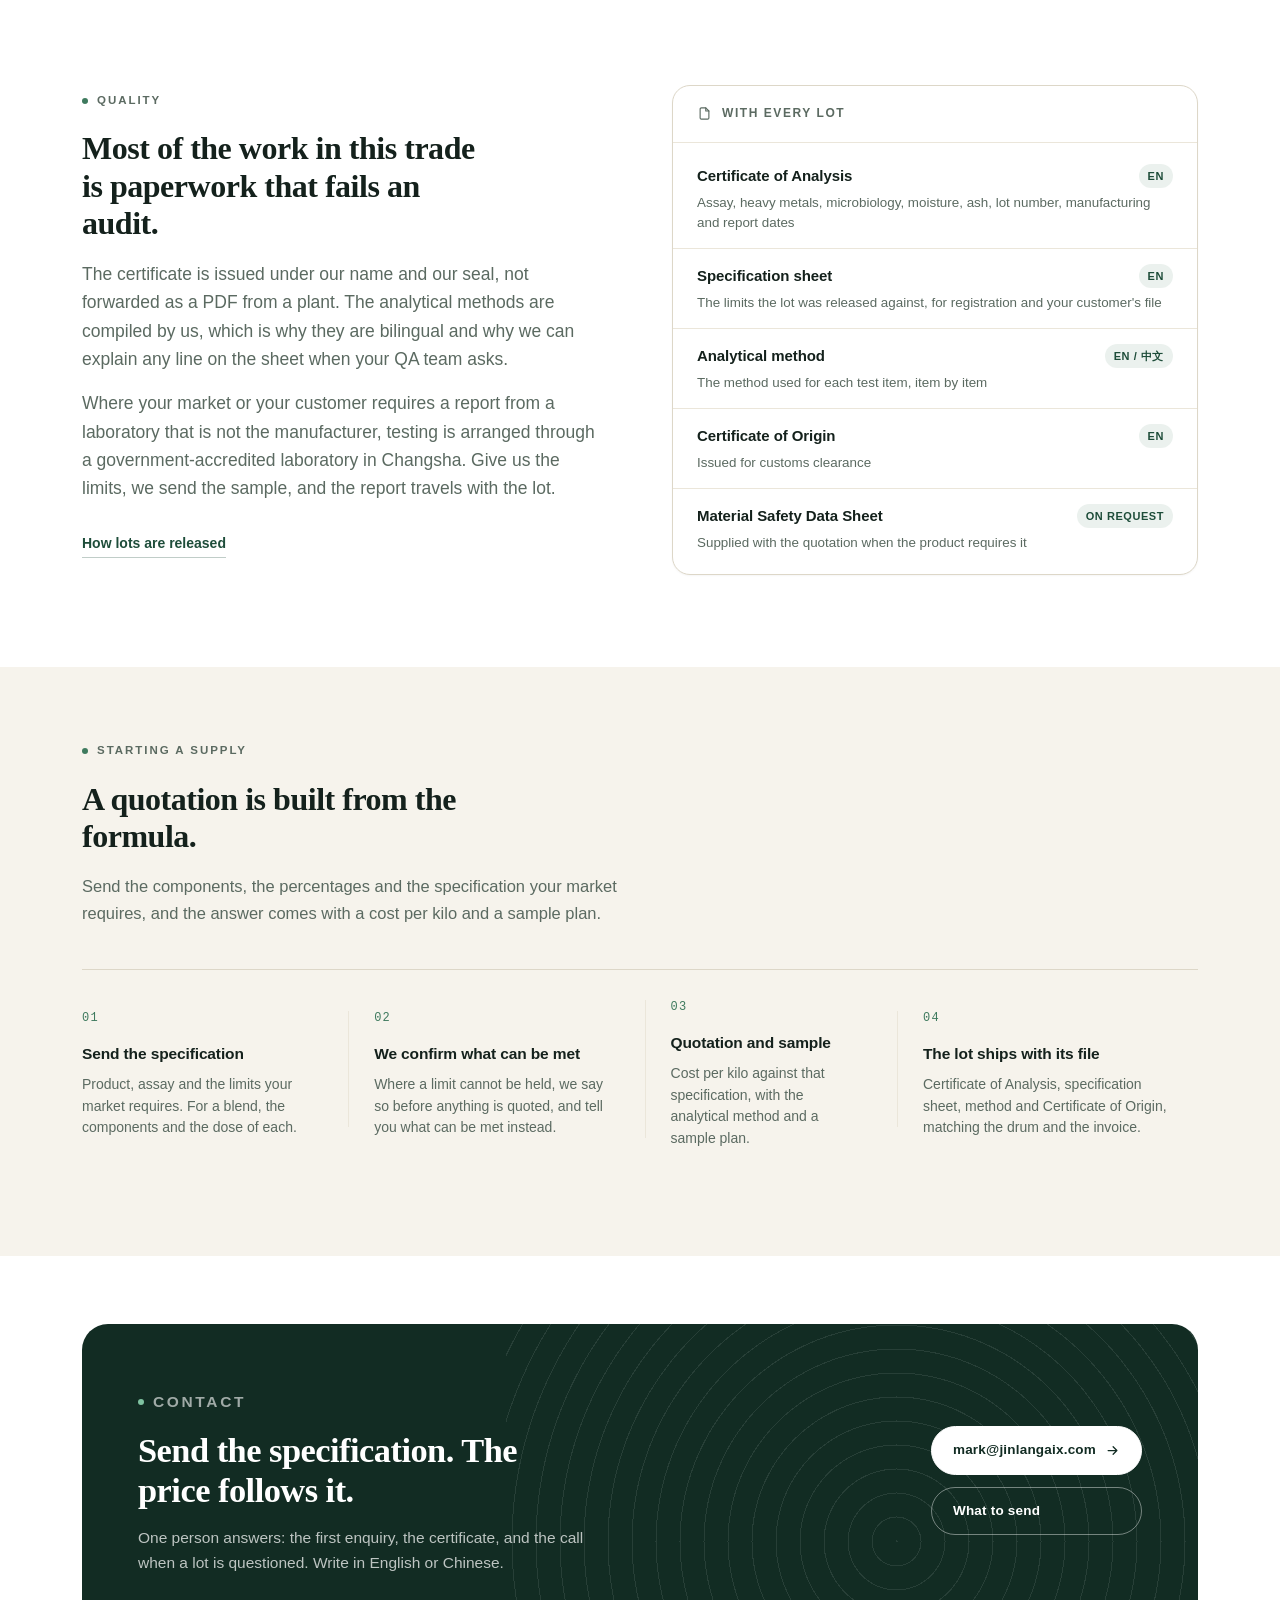
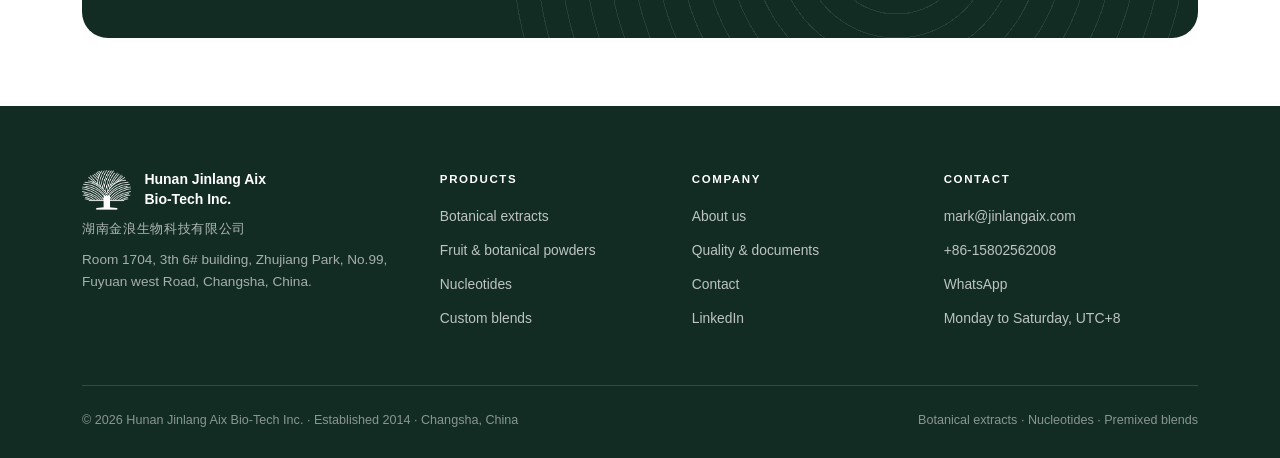
==== commit 348d13c6: "SEO: 中文实体名 + og 分享卡 - Organization JSON-LD 补 alternateName（湖南金浪生物科技有限公司）、legalName、统一社会信用代码、企查查 same" ====
--- a/index.html
+++ b/index.html
@@ -6,6 +6,16 @@
 <title>Hunan Jinlang Aix Bio-Tech Inc. — Botanical extracts, nucleotides, formulated blends</title>
 <meta name="description" content="Botanical extracts, nucleotide ingredients and formulated blends for supplement, cosmetic and feed additive manufacturers. Specification first, documents with every lot. Changsha, China. Supplying since 2014.">
 <link rel="canonical" href="https://jinlangaix.com/">
+<meta property="og:type" content="website">
+<meta property="og:site_name" content="Hunan Jinlang Aix Bio-Tech Inc.">
+<meta property="og:locale" content="en_US">
+<meta property="og:title" content="Hunan Jinlang Aix Bio-Tech Inc. — Botanical extracts, nucleotides, formulated blends">
+<meta property="og:description" content="Botanical extracts, nucleotide ingredients and formulated blends for supplement, cosmetic and feed additive manufacturers. Specification first, documents with every lot. Changsha, China. Supplying since 2014.">
+<meta property="og:url" content="https://jinlangaix.com/">
+<meta property="og:image" content="https://jinlangaix.com/assets/og-image.png">
+<meta property="og:image:width" content="1200">
+<meta property="og:image:height" content="630">
+<meta name="twitter:card" content="summary_large_image">
 <link rel="icon" href="assets/favicon.png" type="image/png">
 <link rel="stylesheet" href="assets/style.css">
 <script type="application/ld+json">
@@ -13,6 +23,13 @@
   "@context": "https://schema.org",
   "@type": "Organization",
   "name": "Hunan Jinlang Aix Bio-Tech Inc.",
+  "alternateName": ["湖南金浪生物科技有限公司", "Jinlang Aix", "金浪生物"],
+  "legalName": "湖南金浪生物科技有限公司",
+  "identifier": {
+    "@type": "PropertyValue",
+    "propertyID": "USCC",
+    "value": "91430105099101847K"
+  },
   "url": "https://jinlangaix.com/",
   "logo": "https://jinlangaix.com/assets/logo.png",
   "foundingDate": "2014",
@@ -25,7 +42,10 @@
   },
   "telephone": "+86-15802562008",
   "email": "mark@jinlangaix.com",
-  "sameAs": ["https://www.linkedin.com/company/144080623/"]
+  "sameAs": [
+    "https://www.linkedin.com/company/144080623/",
+    "https://www.qcc.com/firm/1f380e219975c1ffe1d2915f2301ce33.html"
+  ]
 }
 </script>
 </head>
@@ -376,6 +396,7 @@
           <img src="assets/logo-mark-white.png" alt="">
           <span class="t">Hunan Jinlang Aix<br>Bio-Tech Inc.</span>
         </div>
+        <p class="foot-cn">湖南金浪生物科技有限公司</p>
         <p>Room 1704, 3th 6# building, Zhujiang Park, No.99, Fuyuan west Road, Changsha, China.</p>
       </div>
 
--- a/assets/style.css
+++ b/assets/style.css
@@ -900,6 +900,16 @@
 .foot-brand { display: flex; align-items: center; gap: 13px; margin-bottom: 18px; }
 .foot-brand img { height: 40px; width: auto; }
 .foot-brand .t { color: #fff; font-size: 14px; font-weight: 600; line-height: 1.4; }
+
+/* 页脚中文名：给搜索引擎一个把「湖南金浪生物科技有限公司」和本域名绑定的锚点。
+   只在页脚出现，不改任何英文口径。 */
+.site-foot .foot-cn {
+  color: rgba(255, 255, 255, 0.66);
+  font-family: "Microsoft YaHei", "PingFang SC", "Hiragino Sans GB", sans-serif;
+  font-size: 13px;
+  letter-spacing: 0.05em;
+  margin: -10px 0 10px;
+}
 
 .site-foot p { color: rgba(255, 255, 255, 0.62); font-size: 13.6px; line-height: 1.62; }
 
